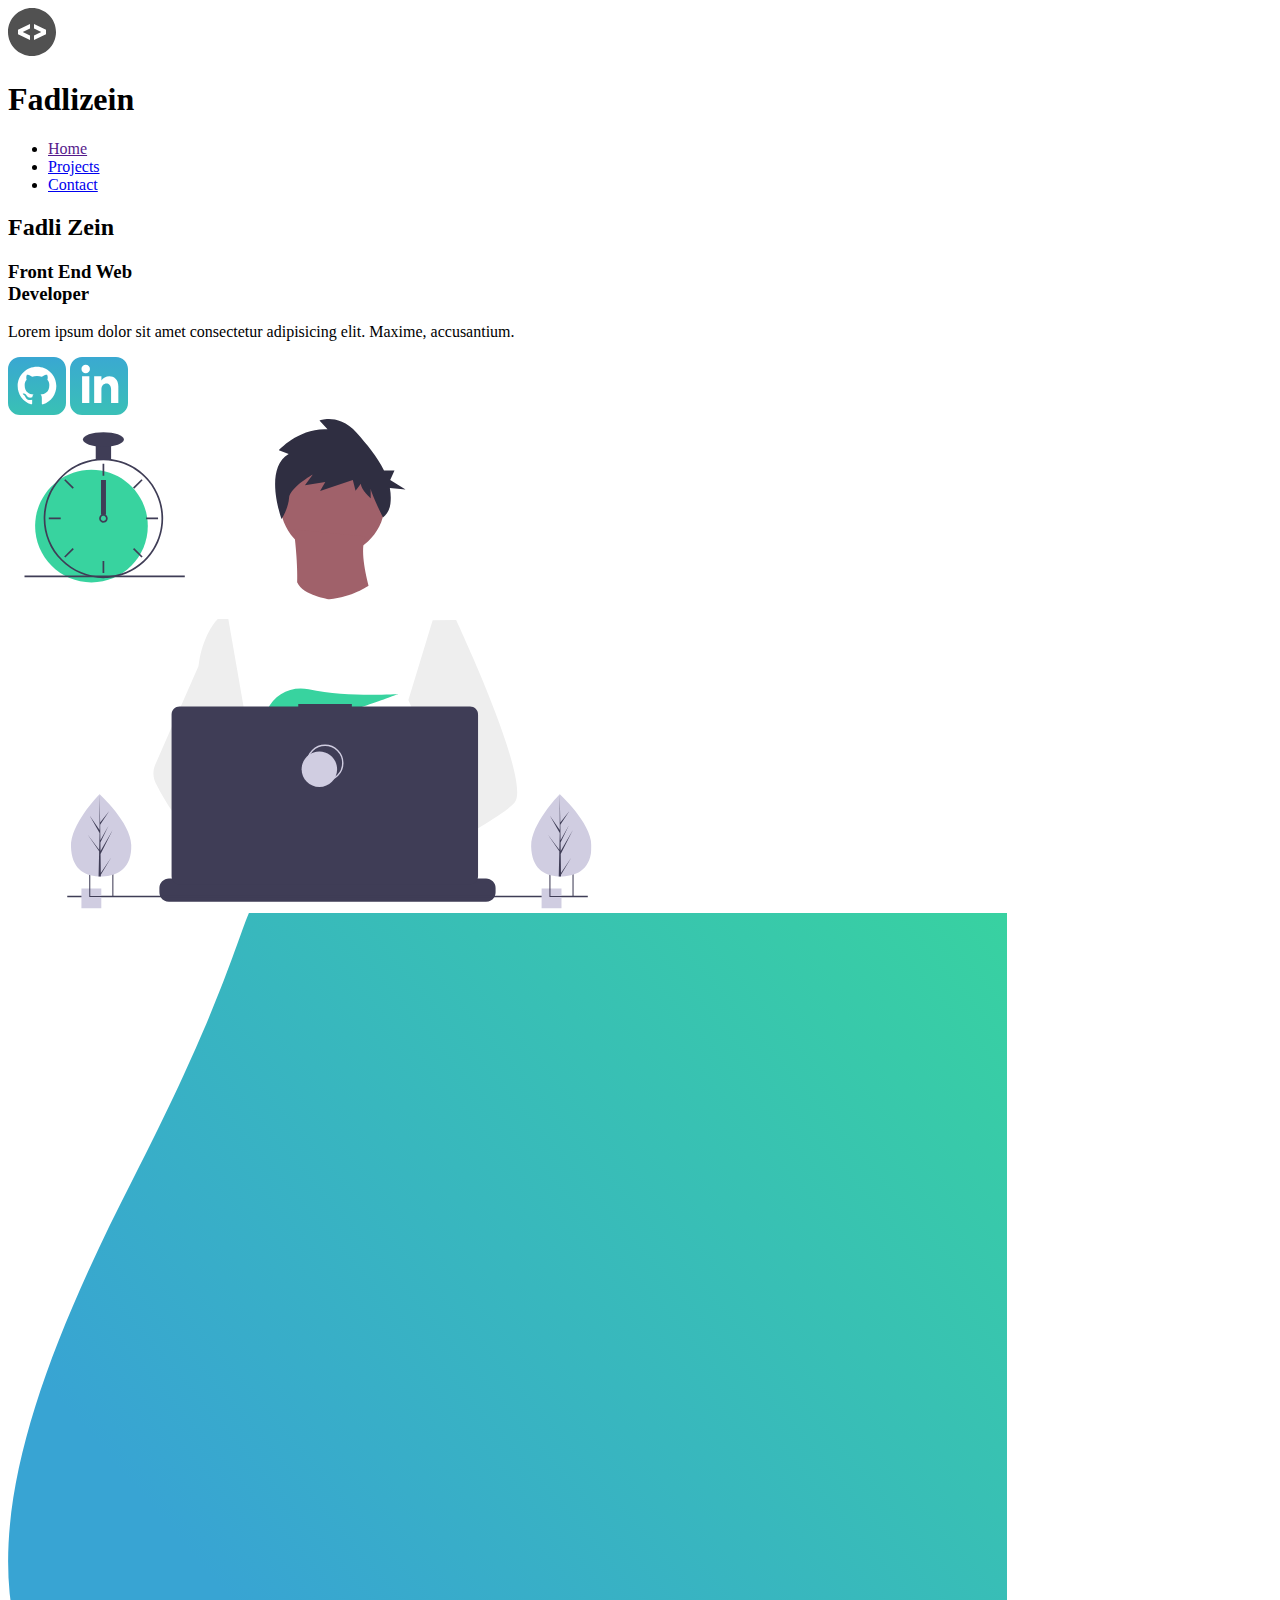
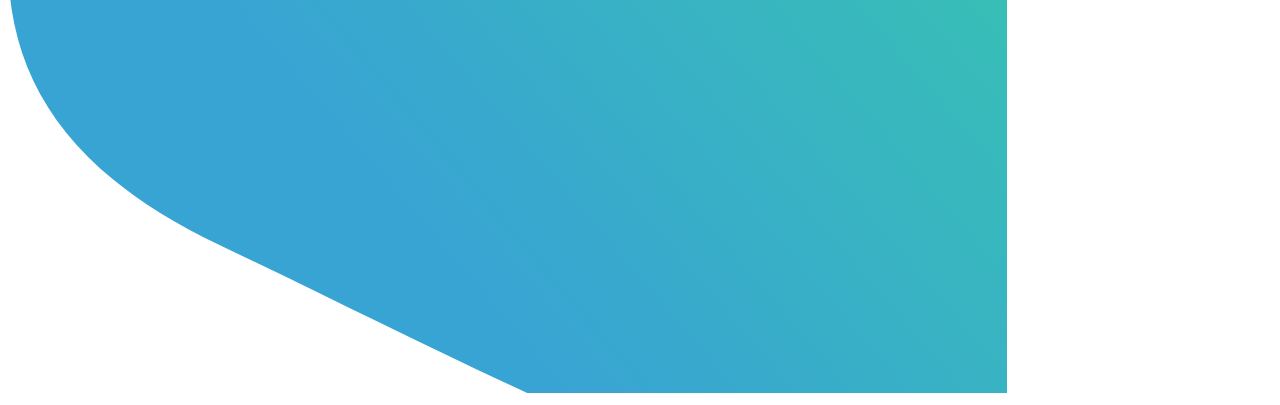
==== index.html @ f00d3793 "creating portofolio website" ====
<!DOCTYPE html>
<html lang="en">

<head>

  <head>
    <meta charset="UTF-8">
    <meta name="viewport" content="width=device-width, initial-scale=1.0">
    <meta name="description" content="Front end web developer">
    <meta name="robots" content="index, follow">
    <link rel="icon" href="icons/graph-line-screen.svg">
    <link rel="stylesheet" href="Style/style.css">
    <title>Fadli | Web Developer</title>
  </head>

<body>
  <header class="main-head">
    <nav>
      <div class="logo">
        <img src="icons/code.svg" alt="">
        <h1>Fadlizein</h1>
      </div>
      <ul>
        <li><a class="active" href="">Home</a></li>
        <li><a href="./projects/index.html">Projects</a></li>
        <li><a href="contact/index.html">Contact</a></li>
      </ul>
    </nav>
  </header>

  <section class="intro">
    <div class="intro-text">
      <h2>Fadli Zein</h2>
      <h3>Front End Web <br> Developer</h3>
      <p>Lorem ipsum dolor sit amet consectetur adipisicing elit. Maxime, accusantium.</p>
      <div class="intro-social">
        <a href=""><img src="icons/github.svg" alt=""></a>
        <a href=""><img src="icons/linked-in.svg" alt=""></a>
      </div>
    </div>
    <div class="intro-images">
      <svg width="600" height="490" viewBox="0 0 799 690" fill="none" xmlns="http://www.w3.org/2000/svg">
        <g id="undraw_dev_productivity_umsq (1) 1" clip-path="url(#clip0)">
          <path id="Vector"
            d="M516.92 624.636C516.92 624.636 512.16 626.266 504.42 628.576C487.31 633.706 455.65 642.216 428.82 643.916C405.72 645.396 386.2 641.836 382.63 626.766C381.1 620.286 383.27 614.956 388 610.576C402.12 597.486 439 592.796 468.25 591.186C476.51 590.736 484.15 590.526 490.51 590.446C501.31 590.306 508.39 590.526 508.39 590.526L508.56 591.186L516.92 624.636Z"
            fill="#A0616A" />
          <path id="Vector_2"
            d="M436.99 672.586C418.61 695.346 342.73 647.666 316.19 629.886C310.41 626.016 306.97 623.566 306.97 623.566L331.25 591.186L338.94 580.936C338.94 580.936 345.82 584.586 355.99 590.526C356.36 590.746 356.73 590.966 357.11 591.186C365.88 596.336 376.89 603.066 388 610.576C403.33 620.946 418.83 632.776 428.82 643.916C438.59 654.806 443.08 665.036 436.99 672.586Z"
            fill="#A0616A" />
          <g id="me">
            <path id="Vector_3"
              d="M434.672 191.952C475.283 191.607 507.926 158.406 507.582 117.795C507.237 77.1832 474.036 44.5403 433.425 44.8847C392.813 45.2291 360.17 78.4303 360.515 119.042C360.859 159.653 394.06 192.296 434.672 191.952Z"
              fill="#A0616A" />
            <path id="Vector_4"
              d="M379.477 155.65C379.477 155.65 394.216 259.972 373.002 271.875C351.787 283.779 499.929 283.588 499.929 283.588C499.929 283.588 466.124 193.284 480.809 165.449L379.477 155.65Z"
              fill="#A0616A" />
            <path id="Vector_5"
              d="M608.101 283.199L596.257 339.402L571.214 458.308L570.49 464.815L562.138 540.138L556.582 590.177L552.857 623.79C528.584 636.526 510.988 645.326 510.988 645.326C510.988 645.326 509.404 637.719 506.871 627.99C489.805 633.265 458.218 642.043 431.404 643.97C441.266 654.777 445.842 664.969 439.817 672.57C421.63 695.485 345.349 648.45 318.659 630.896C318.077 635.158 317.879 639.464 318.068 643.762L297.626 628.314L299.331 592.359L302.206 531.522L305.819 455.229C304.448 451.975 303.294 448.634 302.364 445.228C295.956 423.161 288.032 379.057 281.928 342.067C277.016 312.298 273.302 287.138 272.517 281.785C272.411 281.086 272.358 280.726 272.358 280.726L384.363 230.094C392.509 248.556 429.865 253.809 429.865 253.809C460.756 251.417 484.847 234.913 484.847 234.913L608.101 283.199Z"
              fill="white" />
            <path id="Vector_6"
              d="M372.285 49.3811L358.49 43.9934C358.49 43.9934 386.969 12.1 426.99 14.513L415.635 2.22366C415.635 2.22366 443.04 -9.01799 468.283 19.6674C481.553 34.7467 496.908 52.4737 506.557 72.5077L521.281 72.3829L515.251 85.9663L536.874 99.3152L514.777 97.0719C516.155 104.471 516.421 112.034 515.566 119.511C514.683 126.991 510.928 133.835 505.094 138.598V138.598C505.094 138.598 487.743 103.449 487.696 97.9443L487.813 111.705C487.813 111.705 473.959 99.4371 473.889 91.1807L466.471 100.877L462.593 85.7717L416.475 101.301L423.87 88.8526L395.157 93.2246L406.278 77.9923C406.278 77.9923 373.932 96.1568 372.811 111.304C371.689 126.452 362.299 140.875 362.299 140.875C362.299 140.875 336.213 70.3294 372.285 49.3811Z"
              fill="#2F2E41" />
            <path id="Vector_7"
              d="M690.215 540.422C682.794 548.605 664.338 560.992 641.951 574.422C633.623 579.413 624.757 584.559 615.71 589.676C594.122 601.889 571.514 614.001 552.857 623.79C528.584 636.526 510.988 645.326 510.988 645.326C510.988 645.326 509.403 637.719 506.871 627.99C503.48 614.968 498.397 598.141 493.184 590.715C493.002 590.456 492.82 590.218 492.638 589.979C491.121 588.022 489.601 586.885 488.112 586.897L562.138 540.138L594.127 519.926L570.489 464.814L540.842 395.683L557.908 339.727L575.062 283.479L608.101 283.199C608.101 283.199 619.243 306.985 633.514 340.166C635.647 345.128 637.851 350.299 640.096 355.64C669.469 425.394 706.176 522.836 690.215 540.422Z"
              fill="#EEEEEE" />
            <path id="Vector_8"
              d="M358.123 591.2C355.41 591.212 352.702 591.456 350.029 591.928C327.074 596.073 320.47 616.94 318.659 630.896C318.077 635.158 317.879 639.464 318.068 643.761L297.626 628.314L290.178 622.687C272.316 616.628 256.353 605.733 242.483 592.84C230.449 581.456 219.634 568.849 210.213 555.223C200.831 541.793 192.448 527.692 185.134 513.034C183.094 508.943 181.977 504.454 181.864 499.884C181.751 495.314 182.644 490.775 184.48 486.588L209.154 430.327L245.218 348.098C245.471 346.146 245.752 344.237 246.059 342.371C252.995 300.511 272.367 281.786 272.367 281.786L287.286 281.659L297.778 341.932L310.813 416.815L302.364 445.227L282.839 510.845L302.205 531.522L358.123 591.2Z"
              fill="#EEEEEE" />
          </g>
          <path id="Vector_9"
            d="M372.877 415.806L385.631 430.686C390.37 429.783 395.319 428.721 400.416 427.529L396.752 415.806L405.71 426.256C459.707 412.975 526.637 387.155 526.637 387.155C526.637 387.155 454.379 392.453 400.428 380.666C376.558 375.451 351.998 387.284 342.202 409.668C336.508 422.679 337.403 433.951 357.596 433.951C364.419 433.835 371.223 433.195 377.949 432.037L372.877 415.806Z"
            fill="#38D39F" />
          <path id="Vector_10"
            d="M663.65 660.386V666.456C663.654 668.122 663.345 669.774 662.74 671.326C662.472 672.018 662.147 672.687 661.77 673.326C660.578 675.326 658.887 676.983 656.862 678.133C654.838 679.283 652.549 679.887 650.22 679.886H203.67C201.342 679.887 199.053 679.283 197.028 678.133C195.003 676.983 193.312 675.326 192.12 673.326C191.743 672.687 191.419 672.018 191.15 671.326C190.546 669.774 190.237 668.122 190.24 666.456V660.386C190.24 658.622 190.587 656.876 191.262 655.246C191.936 653.616 192.926 652.136 194.173 650.888C195.42 649.641 196.901 648.652 198.53 647.977C200.16 647.302 201.906 646.955 203.67 646.956H229.41V644.126C229.41 644.052 229.425 643.979 229.453 643.911C229.481 643.843 229.522 643.782 229.574 643.73C229.626 643.678 229.688 643.636 229.756 643.608C229.824 643.58 229.897 643.566 229.97 643.566H243.4C243.474 643.566 243.547 643.58 243.615 643.608C243.683 643.636 243.745 643.678 243.797 643.73C243.849 643.782 243.89 643.843 243.918 643.911C243.946 643.979 243.96 644.052 243.96 644.126V646.956H252.35V644.126C252.35 644.052 252.365 643.979 252.393 643.911C252.421 643.843 252.462 643.782 252.514 643.73C252.566 643.678 252.628 643.636 252.696 643.608C252.764 643.58 252.837 643.566 252.91 643.566H266.34C266.414 643.566 266.487 643.58 266.555 643.608C266.623 643.636 266.684 643.678 266.736 643.73C266.789 643.782 266.83 643.843 266.858 643.911C266.886 643.979 266.9 644.052 266.9 644.126V646.956H275.3V644.126C275.3 644.052 275.315 643.979 275.343 643.911C275.371 643.843 275.412 643.782 275.464 643.73C275.516 643.678 275.578 643.636 275.646 643.608C275.714 643.58 275.787 643.566 275.86 643.566H289.29C289.364 643.566 289.437 643.58 289.505 643.608C289.573 643.636 289.634 643.678 289.686 643.73C289.739 643.782 289.78 643.843 289.808 643.911C289.836 643.979 289.85 644.052 289.85 644.126V646.956H298.24V644.126C298.24 644.052 298.255 643.979 298.283 643.911C298.311 643.843 298.352 643.782 298.404 643.73C298.456 643.678 298.518 643.636 298.586 643.608C298.654 643.58 298.727 643.566 298.8 643.566H312.23C312.304 643.566 312.377 643.58 312.445 643.608C312.513 643.636 312.574 643.678 312.626 643.73C312.678 643.782 312.72 643.843 312.748 643.911C312.776 643.979 312.79 644.052 312.79 644.126V646.956H321.18V644.126C321.18 644.052 321.194 643.979 321.223 643.911C321.251 643.843 321.292 643.782 321.344 643.73C321.396 643.678 321.458 643.636 321.526 643.608C321.594 643.58 321.667 643.566 321.74 643.566H335.17C335.244 643.566 335.317 643.58 335.385 643.608C335.453 643.636 335.514 643.678 335.566 643.73C335.618 643.782 335.66 643.843 335.688 643.911C335.716 643.979 335.73 644.052 335.73 644.126V646.956H344.13V644.126C344.13 644.052 344.145 643.979 344.173 643.911C344.201 643.843 344.242 643.782 344.294 643.73C344.346 643.678 344.408 643.636 344.476 643.608C344.544 643.58 344.617 643.566 344.69 643.566H358.12C358.194 643.566 358.267 643.58 358.335 643.608C358.403 643.636 358.464 643.678 358.516 643.73C358.569 643.782 358.61 643.843 358.638 643.911C358.666 643.979 358.68 644.052 358.68 644.126V646.956H367.07V644.126C367.07 644.052 367.085 643.979 367.113 643.911C367.141 643.843 367.182 643.782 367.234 643.73C367.286 643.678 367.348 643.636 367.416 643.608C367.484 643.58 367.557 643.566 367.63 643.566H472.83C472.904 643.566 472.977 643.58 473.045 643.608C473.113 643.636 473.174 643.678 473.227 643.73C473.279 643.782 473.32 643.843 473.348 643.911C473.376 643.979 473.39 644.052 473.39 644.126V646.956H481.79V644.126C481.79 644.052 481.804 643.979 481.833 643.911C481.861 643.843 481.902 643.782 481.954 643.73C482.006 643.678 482.068 643.636 482.136 643.608C482.204 643.58 482.277 643.566 482.35 643.566H495.78C495.928 643.567 496.07 643.627 496.175 643.732C496.279 643.836 496.339 643.978 496.34 644.126V646.956H504.73V644.126C504.73 644.052 504.745 643.979 504.773 643.911C504.801 643.843 504.842 643.782 504.894 643.73C504.946 643.678 505.008 643.636 505.076 643.608C505.144 643.58 505.217 643.566 505.29 643.566H518.72C518.794 643.566 518.867 643.58 518.935 643.608C519.003 643.636 519.065 643.678 519.117 643.73C519.169 643.782 519.21 643.843 519.238 643.911C519.266 643.979 519.28 644.052 519.28 644.126V646.956H527.67V644.126C527.67 644.052 527.685 643.979 527.713 643.911C527.741 643.843 527.782 643.782 527.834 643.73C527.886 643.678 527.948 643.636 528.016 643.608C528.084 643.58 528.157 643.566 528.23 643.566H541.66C541.734 643.566 541.807 643.58 541.875 643.608C541.943 643.636 542.005 643.678 542.057 643.73C542.109 643.782 542.15 643.843 542.178 643.911C542.206 643.979 542.22 644.052 542.22 644.126V646.956H550.62V644.126C550.62 644.052 550.635 643.979 550.663 643.911C550.691 643.843 550.732 643.782 550.784 643.73C550.836 643.678 550.898 643.636 550.966 643.608C551.034 643.58 551.107 643.566 551.18 643.566H564.61C564.757 643.568 564.898 643.628 565.001 643.733C565.104 643.837 565.161 643.979 565.16 644.126V646.956H573.56V644.126C573.56 644.052 573.575 643.979 573.603 643.911C573.631 643.843 573.672 643.782 573.724 643.73C573.776 643.678 573.838 643.636 573.906 643.608C573.974 643.58 574.047 643.566 574.12 643.566H587.55C587.624 643.566 587.697 643.58 587.765 643.608C587.833 643.636 587.895 643.678 587.947 643.73C587.999 643.782 588.04 643.843 588.068 643.911C588.096 643.979 588.11 644.052 588.11 644.126V646.956H596.5V644.126C596.5 644.052 596.515 643.979 596.543 643.911C596.571 643.843 596.612 643.782 596.664 643.73C596.716 643.678 596.778 643.636 596.846 643.608C596.914 643.58 596.987 643.566 597.06 643.566H610.49C610.564 643.566 610.637 643.58 610.705 643.608C610.773 643.636 610.835 643.678 610.887 643.73C610.939 643.782 610.98 643.843 611.008 643.911C611.036 643.979 611.05 644.052 611.05 644.126V646.956H650.22C651.984 646.955 653.731 647.302 655.36 647.977C656.99 648.652 658.471 649.641 659.718 650.888C660.965 652.136 661.954 653.616 662.629 655.246C663.304 656.876 663.651 658.622 663.65 660.386Z"
            fill="#3F3D56" />
          <path id="Vector_11" d="M793.5 671.326H60.5V673.326H793.5V671.326Z" fill="#3F3D56" />
          <path id="Vector_12"
            d="M627.694 404.757H461.251V401.326H385.78V404.757H218.651C215.665 404.757 212.801 405.943 210.69 408.054C208.578 410.166 207.392 413.029 207.392 416.015V643.927C207.392 646.913 208.578 649.776 210.69 651.888C212.801 653.999 215.665 655.185 218.651 655.185H627.694C630.68 655.185 633.544 653.999 635.655 651.888C637.767 649.776 638.953 646.913 638.953 643.927V416.015C638.953 414.537 638.662 413.073 638.096 411.707C637.53 410.341 636.701 409.1 635.655 408.054C634.61 407.009 633.369 406.18 632.003 405.614C630.637 405.048 629.173 404.757 627.694 404.757Z"
            fill="#3F3D56" />
          <path id="Vector_13"
            d="M423.5 509.326C437.307 509.326 448.5 498.133 448.5 484.326C448.5 470.519 437.307 459.326 423.5 459.326C409.693 459.326 398.5 470.519 398.5 484.326C398.5 498.133 409.693 509.326 423.5 509.326Z"
            stroke="#D0CDE1" stroke-width="2" stroke-miterlimit="10" />
          <path id="Vector_14"
            d="M415.5 518.326C429.307 518.326 440.5 507.133 440.5 493.326C440.5 479.519 429.307 468.326 415.5 468.326C401.693 468.326 390.5 479.519 390.5 493.326C390.5 507.133 401.693 518.326 415.5 518.326Z"
            fill="#D0CDE1" />
          <path id="Vector_15" d="M108.446 661.223H80.4463V689.223H108.446V661.223Z" fill="#D0CDE1" />
          <path id="Vector_16"
            d="M91.4502 639.223V673.223H125.45V639.223H91.4502ZM123.97 671.743H92.9202V640.703H123.97V671.743Z"
            fill="#3F3D56" />
          <path id="Vector_17" d="M756.446 661.223H728.446V689.223H756.446V661.223Z" fill="#D0CDE1" />
          <path id="Vector_18"
            d="M739.45 639.223V673.223H773.45V639.223H739.45ZM771.97 671.743H740.92V640.703H771.97V671.743Z"
            fill="#3F3D56" />
          <path id="Vector_19"
            d="M94.5802 230.113C138.399 230.113 173.921 194.592 173.921 150.773C173.921 106.955 138.399 71.4326 94.5802 71.4326C50.7617 71.4326 15.2397 106.955 15.2397 150.773C15.2397 194.592 50.7617 230.113 94.5802 230.113Z"
            fill="#38D39F" />
          <path id="Vector_20"
            d="M122.229 56.4899C115.045 55.5763 107.774 55.5763 100.59 56.4899C84.586 58.5913 69.5203 65.2398 57.181 75.6465C44.8417 86.0532 35.7467 99.7813 30.9754 115.202C28.8053 122.229 27.5764 129.514 27.3208 136.864C27.2848 137.886 27.2607 138.92 27.2607 139.954C27.283 162.264 36.1559 183.655 51.932 199.431C67.7082 215.207 89.0989 224.08 111.41 224.103C113.201 224.103 114.992 224.042 116.759 223.934C120.907 223.674 125.03 223.103 129.093 222.227C148.495 218.055 165.798 207.161 177.947 191.468C190.095 175.776 196.308 156.295 195.487 136.467C194.665 116.638 186.863 97.738 173.459 83.1039C160.054 68.4698 141.909 59.0435 122.229 56.4899H122.229ZM137.748 217.347H137.736C130.959 219.659 123.905 221.062 116.759 221.518C114.992 221.638 113.201 221.698 111.41 221.698C89.7377 221.672 68.961 213.051 53.6367 197.727C38.3123 182.402 29.6914 161.626 29.6649 139.954C29.6649 138.92 29.689 137.886 29.725 136.864C30.5514 115.744 39.5156 95.7617 54.7411 81.1008C69.9666 66.44 90.273 58.237 111.41 58.2089C130.776 58.21 149.513 65.0865 164.283 77.6131C179.052 90.1398 188.895 107.503 192.057 126.61C195.219 145.716 191.496 165.325 181.55 181.942C171.604 198.559 156.081 211.106 137.748 217.347H137.748Z"
            fill="#3F3D56" />
          <path id="Vector_21" d="M112.612 63.0176H110.208V79.8474H112.612V63.0176Z" fill="#3F3D56" />
          <path id="Vector_22" d="M57.8578 84.7018L56.1577 86.4019L68.0582 98.3023L69.7582 96.6022L57.8578 84.7018Z"
            fill="#3F3D56" />
          <path id="Vector_23" d="M34.4736 138.751V141.156H51.3034V138.751H34.4736Z" fill="#3F3D56" />
          <path id="Vector_24" d="M56.1578 193.506L57.8579 195.206L69.7584 183.306L68.0583 181.606L56.1578 193.506Z"
            fill="#3F3D56" />
          <path id="Vector_25" d="M153.062 96.6022L154.762 98.3022L166.662 86.4018L164.962 84.7017L153.062 96.6022Z"
            fill="#3F3D56" />
          <path id="Vector_26" d="M171.516 138.751V141.156H188.346V138.751H171.516Z" fill="#3F3D56" />
          <path id="Vector_27" d="M154.762 181.605L153.062 183.305L164.962 195.206L166.662 193.506L154.762 181.605Z"
            fill="#3F3D56" />
          <path id="Vector_28" d="M112.612 200.06H110.208V216.89H112.612V200.06Z" fill="#3F3D56" />
          <path id="Vector_29"
            d="M115.016 135.145C113.976 134.365 112.711 133.943 111.41 133.943C110.11 133.943 108.844 134.365 107.804 135.145C107.091 135.686 106.505 136.375 106.085 137.165C105.552 138.181 105.322 139.329 105.421 140.473C105.52 141.616 105.944 142.707 106.644 143.617C107.343 144.527 108.288 145.218 109.368 145.608C110.447 145.997 111.616 146.07 112.735 145.817C113.855 145.564 114.878 144.996 115.685 144.179C116.492 143.363 117.048 142.333 117.288 141.21C117.528 140.088 117.441 138.92 117.039 137.846C116.636 136.771 115.935 135.834 115.017 135.145H115.016ZM111.41 143.56C110.454 143.557 109.539 143.176 108.863 142.501C108.187 141.825 107.807 140.909 107.804 139.954C107.808 139.224 108.03 138.513 108.441 137.91C108.793 137.4 109.271 136.989 109.828 136.718C110.386 136.446 111.004 136.323 111.623 136.361C112.241 136.398 112.84 136.594 113.361 136.931C113.881 137.267 114.307 137.732 114.595 138.281C114.883 138.83 115.025 139.444 115.007 140.063C114.989 140.683 114.811 141.287 114.491 141.818C114.17 142.349 113.719 142.788 113.179 143.093C112.639 143.398 112.03 143.559 111.41 143.56V143.56Z"
            fill="#3F3D56" />
          <path id="Vector_30" d="M122.229 35.3687H100.591V57.007H122.229V35.3687Z" fill="#3F3D56" />
          <path id="Vector_31"
            d="M111.41 38.9748C127.344 38.9748 140.261 34.4 140.261 28.7567C140.261 23.1134 127.344 18.5386 111.41 18.5386C95.4757 18.5386 82.5586 23.1134 82.5586 28.7567C82.5586 34.4 95.4757 38.9748 111.41 38.9748Z"
            fill="#3F3D56" />
          <path id="clock-arrow" d="M115 86H108V135H115V86Z" fill="#3F3D56" />
          <path id="Vector_32" d="M226 220.44H0V222.844H226V220.44Z" fill="#3F3D56" />
          <g id="plant-left">
            <path id="Vector_33"
              d="M150.594 599.754C151.527 631.704 132.858 643.413 109.43 644.097C108.886 644.113 108.344 644.123 107.805 644.126C106.719 644.135 105.643 644.117 104.577 644.072C83.3891 643.193 66.6172 631.945 65.7495 602.232C64.8515 571.482 103.018 531.529 105.882 528.574L105.887 528.571C105.996 528.458 106.052 528.402 106.052 528.402C106.052 528.402 149.661 567.807 150.594 599.754Z"
              fill="#D0CDE1" />
            <path id="Vector_34"
              d="M107.744 639.255L122.626 617.124L107.774 641.636L107.805 644.126C106.719 644.135 105.643 644.117 104.577 644.072L105.315 612.06L105.295 611.813L105.322 611.766L105.393 608.741L89.0952 585.078L105.374 606.477L105.432 607.116L105.989 582.93L91.9122 558.397L106.029 578.681L105.882 528.574L105.882 528.407L105.887 528.571L106.821 568.062L119.651 552.021L106.863 571.464L107.143 593.098L118.949 571.984L107.187 596.279L107.343 608.308L124.512 578.897L107.395 612.505L107.744 639.255Z"
              fill="#3F3D56" />
          </g>
          <g id="plant-right">
            <path id="Vector_35"
              d="M798.594 599.754C799.527 631.704 780.858 643.413 757.43 644.097C756.886 644.113 756.344 644.123 755.805 644.126C754.719 644.135 753.643 644.117 752.577 644.072C731.389 643.193 714.617 631.945 713.749 602.232C712.851 571.482 751.018 531.529 753.882 528.574L753.887 528.571C753.996 528.458 754.052 528.402 754.052 528.402C754.052 528.402 797.661 567.807 798.594 599.754Z"
              fill="#D0CDE1" />
            <path id="Vector_36"
              d="M755.744 639.255L770.626 617.124L755.774 641.636L755.805 644.126C754.719 644.135 753.643 644.117 752.577 644.072L753.315 612.06L753.295 611.813L753.323 611.766L753.393 608.741L737.095 585.078L753.374 606.477L753.432 607.116L753.989 582.93L739.912 558.397L754.029 578.681L753.882 528.574L753.882 528.407L753.887 528.571L754.821 568.062L767.651 552.021L754.864 571.464L755.143 593.098L766.949 571.984L755.187 596.279L755.343 608.308L772.512 578.897L755.395 612.505L755.744 639.255Z"
              fill="#3F3D56" />
          </g>
        </g>
        <defs>
          <clipPath id="clip0">
            <rect width="798.627" height="689.223" fill="white" />
          </clipPath>
        </defs>
      </svg>
      <img class="splash" src="img/splash.svg" alt="">
    </div>
  </section>
</body>

</html>
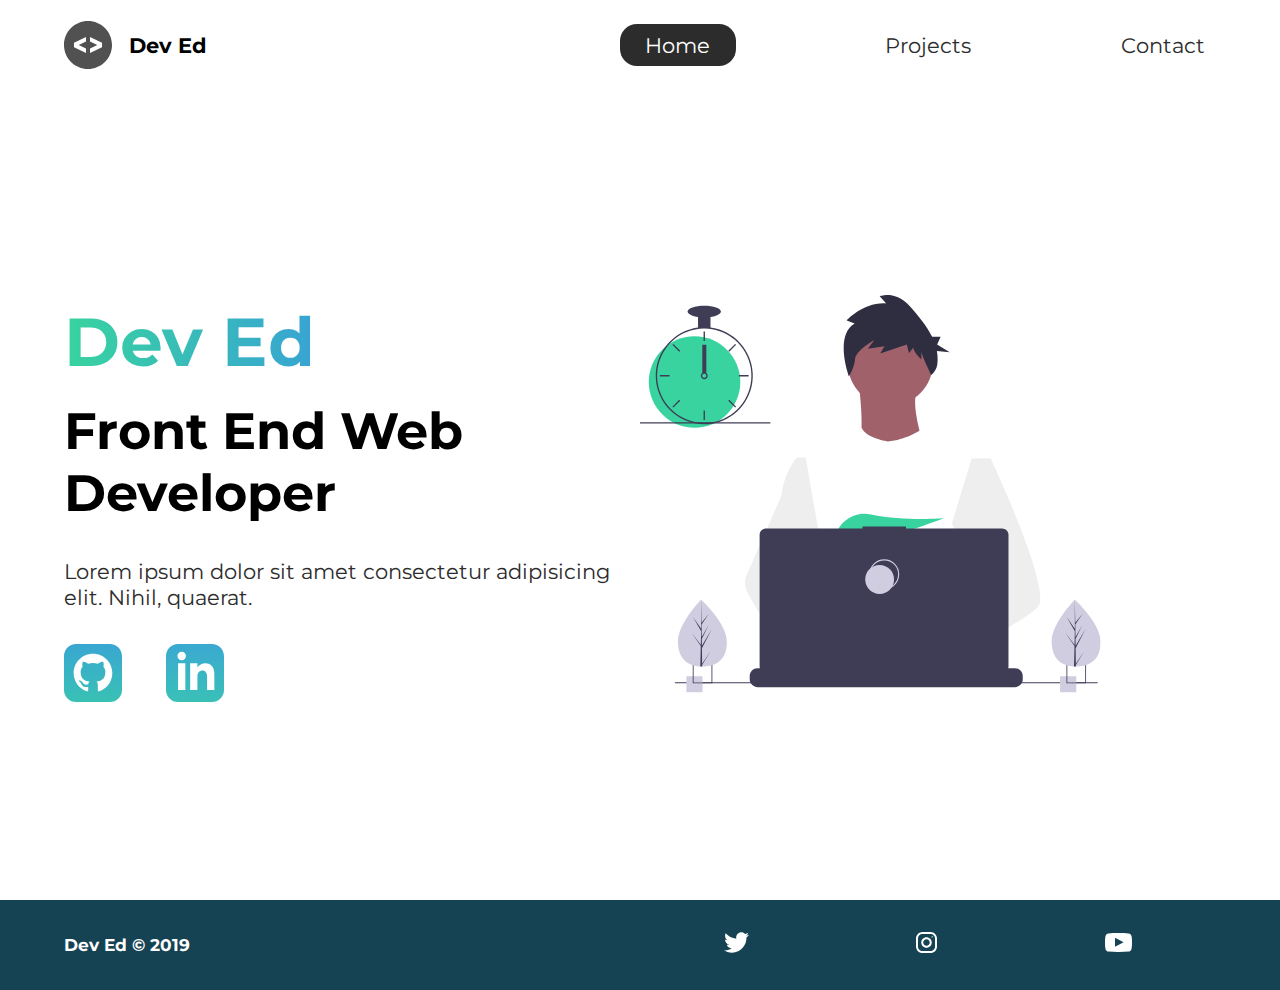
==== commit 0312e0c8: "modified all html file" ====
--- a/index.html
+++ b/index.html
@@ -1,149 +1,282 @@
-<!DOCTYPE html>
-<html lang="en">
-
-<head>
-
-  <head>
-    <meta charset="UTF-8">
-    <meta name="viewport" content="width=device-width, initial-scale=1.0">
-    <meta name="description" content="Front end web developer">
-    <meta name="robots" content="index, follow">
-    <link rel="icon" href="icons/graph-line-screen.svg">
-    <link rel="stylesheet" href="Style/style.css">
-    <title>Fadli | Web Developer</title>
-  </head>
-
-<body>
-  <header class="main-head">
-    <nav>
-      <div class="logo">
-        <img src="icons/code.svg" alt="">
-        <h1>Fadlizein</h1>
-      </div>
-      <ul>
-        <li><a class="active" href="">Home</a></li>
-        <li><a href="./projects/index.html">Projects</a></li>
-        <li><a href="contact/index.html">Contact</a></li>
-      </ul>
-    </nav>
-  </header>
-
-  <section class="intro">
-    <div class="intro-text">
-      <h2>Fadli Zein</h2>
-      <h3>Front End Web <br> Developer</h3>
-      <p>Lorem ipsum dolor sit amet consectetur adipisicing elit. Maxime, accusantium.</p>
-      <div class="intro-social">
-        <a href=""><img src="icons/github.svg" alt=""></a>
-        <a href=""><img src="icons/linked-in.svg" alt=""></a>
-      </div>
-    </div>
-    <div class="intro-images">
-      <svg width="600" height="490" viewBox="0 0 799 690" fill="none" xmlns="http://www.w3.org/2000/svg">
-        <g id="undraw_dev_productivity_umsq (1) 1" clip-path="url(#clip0)">
-          <path id="Vector"
-            d="M516.92 624.636C516.92 624.636 512.16 626.266 504.42 628.576C487.31 633.706 455.65 642.216 428.82 643.916C405.72 645.396 386.2 641.836 382.63 626.766C381.1 620.286 383.27 614.956 388 610.576C402.12 597.486 439 592.796 468.25 591.186C476.51 590.736 484.15 590.526 490.51 590.446C501.31 590.306 508.39 590.526 508.39 590.526L508.56 591.186L516.92 624.636Z"
-            fill="#A0616A" />
-          <path id="Vector_2"
-            d="M436.99 672.586C418.61 695.346 342.73 647.666 316.19 629.886C310.41 626.016 306.97 623.566 306.97 623.566L331.25 591.186L338.94 580.936C338.94 580.936 345.82 584.586 355.99 590.526C356.36 590.746 356.73 590.966 357.11 591.186C365.88 596.336 376.89 603.066 388 610.576C403.33 620.946 418.83 632.776 428.82 643.916C438.59 654.806 443.08 665.036 436.99 672.586Z"
-            fill="#A0616A" />
-          <g id="me">
-            <path id="Vector_3"
-              d="M434.672 191.952C475.283 191.607 507.926 158.406 507.582 117.795C507.237 77.1832 474.036 44.5403 433.425 44.8847C392.813 45.2291 360.17 78.4303 360.515 119.042C360.859 159.653 394.06 192.296 434.672 191.952Z"
-              fill="#A0616A" />
-            <path id="Vector_4"
-              d="M379.477 155.65C379.477 155.65 394.216 259.972 373.002 271.875C351.787 283.779 499.929 283.588 499.929 283.588C499.929 283.588 466.124 193.284 480.809 165.449L379.477 155.65Z"
-              fill="#A0616A" />
-            <path id="Vector_5"
-              d="M608.101 283.199L596.257 339.402L571.214 458.308L570.49 464.815L562.138 540.138L556.582 590.177L552.857 623.79C528.584 636.526 510.988 645.326 510.988 645.326C510.988 645.326 509.404 637.719 506.871 627.99C489.805 633.265 458.218 642.043 431.404 643.97C441.266 654.777 445.842 664.969 439.817 672.57C421.63 695.485 345.349 648.45 318.659 630.896C318.077 635.158 317.879 639.464 318.068 643.762L297.626 628.314L299.331 592.359L302.206 531.522L305.819 455.229C304.448 451.975 303.294 448.634 302.364 445.228C295.956 423.161 288.032 379.057 281.928 342.067C277.016 312.298 273.302 287.138 272.517 281.785C272.411 281.086 272.358 280.726 272.358 280.726L384.363 230.094C392.509 248.556 429.865 253.809 429.865 253.809C460.756 251.417 484.847 234.913 484.847 234.913L608.101 283.199Z"
-              fill="white" />
-            <path id="Vector_6"
-              d="M372.285 49.3811L358.49 43.9934C358.49 43.9934 386.969 12.1 426.99 14.513L415.635 2.22366C415.635 2.22366 443.04 -9.01799 468.283 19.6674C481.553 34.7467 496.908 52.4737 506.557 72.5077L521.281 72.3829L515.251 85.9663L536.874 99.3152L514.777 97.0719C516.155 104.471 516.421 112.034 515.566 119.511C514.683 126.991 510.928 133.835 505.094 138.598V138.598C505.094 138.598 487.743 103.449 487.696 97.9443L487.813 111.705C487.813 111.705 473.959 99.4371 473.889 91.1807L466.471 100.877L462.593 85.7717L416.475 101.301L423.87 88.8526L395.157 93.2246L406.278 77.9923C406.278 77.9923 373.932 96.1568 372.811 111.304C371.689 126.452 362.299 140.875 362.299 140.875C362.299 140.875 336.213 70.3294 372.285 49.3811Z"
-              fill="#2F2E41" />
-            <path id="Vector_7"
-              d="M690.215 540.422C682.794 548.605 664.338 560.992 641.951 574.422C633.623 579.413 624.757 584.559 615.71 589.676C594.122 601.889 571.514 614.001 552.857 623.79C528.584 636.526 510.988 645.326 510.988 645.326C510.988 645.326 509.403 637.719 506.871 627.99C503.48 614.968 498.397 598.141 493.184 590.715C493.002 590.456 492.82 590.218 492.638 589.979C491.121 588.022 489.601 586.885 488.112 586.897L562.138 540.138L594.127 519.926L570.489 464.814L540.842 395.683L557.908 339.727L575.062 283.479L608.101 283.199C608.101 283.199 619.243 306.985 633.514 340.166C635.647 345.128 637.851 350.299 640.096 355.64C669.469 425.394 706.176 522.836 690.215 540.422Z"
-              fill="#EEEEEE" />
-            <path id="Vector_8"
-              d="M358.123 591.2C355.41 591.212 352.702 591.456 350.029 591.928C327.074 596.073 320.47 616.94 318.659 630.896C318.077 635.158 317.879 639.464 318.068 643.761L297.626 628.314L290.178 622.687C272.316 616.628 256.353 605.733 242.483 592.84C230.449 581.456 219.634 568.849 210.213 555.223C200.831 541.793 192.448 527.692 185.134 513.034C183.094 508.943 181.977 504.454 181.864 499.884C181.751 495.314 182.644 490.775 184.48 486.588L209.154 430.327L245.218 348.098C245.471 346.146 245.752 344.237 246.059 342.371C252.995 300.511 272.367 281.786 272.367 281.786L287.286 281.659L297.778 341.932L310.813 416.815L302.364 445.227L282.839 510.845L302.205 531.522L358.123 591.2Z"
-              fill="#EEEEEE" />
-          </g>
-          <path id="Vector_9"
-            d="M372.877 415.806L385.631 430.686C390.37 429.783 395.319 428.721 400.416 427.529L396.752 415.806L405.71 426.256C459.707 412.975 526.637 387.155 526.637 387.155C526.637 387.155 454.379 392.453 400.428 380.666C376.558 375.451 351.998 387.284 342.202 409.668C336.508 422.679 337.403 433.951 357.596 433.951C364.419 433.835 371.223 433.195 377.949 432.037L372.877 415.806Z"
-            fill="#38D39F" />
-          <path id="Vector_10"
-            d="M663.65 660.386V666.456C663.654 668.122 663.345 669.774 662.74 671.326C662.472 672.018 662.147 672.687 661.77 673.326C660.578 675.326 658.887 676.983 656.862 678.133C654.838 679.283 652.549 679.887 650.22 679.886H203.67C201.342 679.887 199.053 679.283 197.028 678.133C195.003 676.983 193.312 675.326 192.12 673.326C191.743 672.687 191.419 672.018 191.15 671.326C190.546 669.774 190.237 668.122 190.24 666.456V660.386C190.24 658.622 190.587 656.876 191.262 655.246C191.936 653.616 192.926 652.136 194.173 650.888C195.42 649.641 196.901 648.652 198.53 647.977C200.16 647.302 201.906 646.955 203.67 646.956H229.41V644.126C229.41 644.052 229.425 643.979 229.453 643.911C229.481 643.843 229.522 643.782 229.574 643.73C229.626 643.678 229.688 643.636 229.756 643.608C229.824 643.58 229.897 643.566 229.97 643.566H243.4C243.474 643.566 243.547 643.58 243.615 643.608C243.683 643.636 243.745 643.678 243.797 643.73C243.849 643.782 243.89 643.843 243.918 643.911C243.946 643.979 243.96 644.052 243.96 644.126V646.956H252.35V644.126C252.35 644.052 252.365 643.979 252.393 643.911C252.421 643.843 252.462 643.782 252.514 643.73C252.566 643.678 252.628 643.636 252.696 643.608C252.764 643.58 252.837 643.566 252.91 643.566H266.34C266.414 643.566 266.487 643.58 266.555 643.608C266.623 643.636 266.684 643.678 266.736 643.73C266.789 643.782 266.83 643.843 266.858 643.911C266.886 643.979 266.9 644.052 266.9 644.126V646.956H275.3V644.126C275.3 644.052 275.315 643.979 275.343 643.911C275.371 643.843 275.412 643.782 275.464 643.73C275.516 643.678 275.578 643.636 275.646 643.608C275.714 643.58 275.787 643.566 275.86 643.566H289.29C289.364 643.566 289.437 643.58 289.505 643.608C289.573 643.636 289.634 643.678 289.686 643.73C289.739 643.782 289.78 643.843 289.808 643.911C289.836 643.979 289.85 644.052 289.85 644.126V646.956H298.24V644.126C298.24 644.052 298.255 643.979 298.283 643.911C298.311 643.843 298.352 643.782 298.404 643.73C298.456 643.678 298.518 643.636 298.586 643.608C298.654 643.58 298.727 643.566 298.8 643.566H312.23C312.304 643.566 312.377 643.58 312.445 643.608C312.513 643.636 312.574 643.678 312.626 643.73C312.678 643.782 312.72 643.843 312.748 643.911C312.776 643.979 312.79 644.052 312.79 644.126V646.956H321.18V644.126C321.18 644.052 321.194 643.979 321.223 643.911C321.251 643.843 321.292 643.782 321.344 643.73C321.396 643.678 321.458 643.636 321.526 643.608C321.594 643.58 321.667 643.566 321.74 643.566H335.17C335.244 643.566 335.317 643.58 335.385 643.608C335.453 643.636 335.514 643.678 335.566 643.73C335.618 643.782 335.66 643.843 335.688 643.911C335.716 643.979 335.73 644.052 335.73 644.126V646.956H344.13V644.126C344.13 644.052 344.145 643.979 344.173 643.911C344.201 643.843 344.242 643.782 344.294 643.73C344.346 643.678 344.408 643.636 344.476 643.608C344.544 643.58 344.617 643.566 344.69 643.566H358.12C358.194 643.566 358.267 643.58 358.335 643.608C358.403 643.636 358.464 643.678 358.516 643.73C358.569 643.782 358.61 643.843 358.638 643.911C358.666 643.979 358.68 644.052 358.68 644.126V646.956H367.07V644.126C367.07 644.052 367.085 643.979 367.113 643.911C367.141 643.843 367.182 643.782 367.234 643.73C367.286 643.678 367.348 643.636 367.416 643.608C367.484 643.58 367.557 643.566 367.63 643.566H472.83C472.904 643.566 472.977 643.58 473.045 643.608C473.113 643.636 473.174 643.678 473.227 643.73C473.279 643.782 473.32 643.843 473.348 643.911C473.376 643.979 473.39 644.052 473.39 644.126V646.956H481.79V644.126C481.79 644.052 481.804 643.979 481.833 643.911C481.861 643.843 481.902 643.782 481.954 643.73C482.006 643.678 482.068 643.636 482.136 643.608C482.204 643.58 482.277 643.566 482.35 643.566H495.78C495.928 643.567 496.07 643.627 496.175 643.732C496.279 643.836 496.339 643.978 496.34 644.126V646.956H504.73V644.126C504.73 644.052 504.745 643.979 504.773 643.911C504.801 643.843 504.842 643.782 504.894 643.73C504.946 643.678 505.008 643.636 505.076 643.608C505.144 643.58 505.217 643.566 505.29 643.566H518.72C518.794 643.566 518.867 643.58 518.935 643.608C519.003 643.636 519.065 643.678 519.117 643.73C519.169 643.782 519.21 643.843 519.238 643.911C519.266 643.979 519.28 644.052 519.28 644.126V646.956H527.67V644.126C527.67 644.052 527.685 643.979 527.713 643.911C527.741 643.843 527.782 643.782 527.834 643.73C527.886 643.678 527.948 643.636 528.016 643.608C528.084 643.58 528.157 643.566 528.23 643.566H541.66C541.734 643.566 541.807 643.58 541.875 643.608C541.943 643.636 542.005 643.678 542.057 643.73C542.109 643.782 542.15 643.843 542.178 643.911C542.206 643.979 542.22 644.052 542.22 644.126V646.956H550.62V644.126C550.62 644.052 550.635 643.979 550.663 643.911C550.691 643.843 550.732 643.782 550.784 643.73C550.836 643.678 550.898 643.636 550.966 643.608C551.034 643.58 551.107 643.566 551.18 643.566H564.61C564.757 643.568 564.898 643.628 565.001 643.733C565.104 643.837 565.161 643.979 565.16 644.126V646.956H573.56V644.126C573.56 644.052 573.575 643.979 573.603 643.911C573.631 643.843 573.672 643.782 573.724 643.73C573.776 643.678 573.838 643.636 573.906 643.608C573.974 643.58 574.047 643.566 574.12 643.566H587.55C587.624 643.566 587.697 643.58 587.765 643.608C587.833 643.636 587.895 643.678 587.947 643.73C587.999 643.782 588.04 643.843 588.068 643.911C588.096 643.979 588.11 644.052 588.11 644.126V646.956H596.5V644.126C596.5 644.052 596.515 643.979 596.543 643.911C596.571 643.843 596.612 643.782 596.664 643.73C596.716 643.678 596.778 643.636 596.846 643.608C596.914 643.58 596.987 643.566 597.06 643.566H610.49C610.564 643.566 610.637 643.58 610.705 643.608C610.773 643.636 610.835 643.678 610.887 643.73C610.939 643.782 610.98 643.843 611.008 643.911C611.036 643.979 611.05 644.052 611.05 644.126V646.956H650.22C651.984 646.955 653.731 647.302 655.36 647.977C656.99 648.652 658.471 649.641 659.718 650.888C660.965 652.136 661.954 653.616 662.629 655.246C663.304 656.876 663.651 658.622 663.65 660.386Z"
-            fill="#3F3D56" />
-          <path id="Vector_11" d="M793.5 671.326H60.5V673.326H793.5V671.326Z" fill="#3F3D56" />
-          <path id="Vector_12"
-            d="M627.694 404.757H461.251V401.326H385.78V404.757H218.651C215.665 404.757 212.801 405.943 210.69 408.054C208.578 410.166 207.392 413.029 207.392 416.015V643.927C207.392 646.913 208.578 649.776 210.69 651.888C212.801 653.999 215.665 655.185 218.651 655.185H627.694C630.68 655.185 633.544 653.999 635.655 651.888C637.767 649.776 638.953 646.913 638.953 643.927V416.015C638.953 414.537 638.662 413.073 638.096 411.707C637.53 410.341 636.701 409.1 635.655 408.054C634.61 407.009 633.369 406.18 632.003 405.614C630.637 405.048 629.173 404.757 627.694 404.757Z"
-            fill="#3F3D56" />
-          <path id="Vector_13"
-            d="M423.5 509.326C437.307 509.326 448.5 498.133 448.5 484.326C448.5 470.519 437.307 459.326 423.5 459.326C409.693 459.326 398.5 470.519 398.5 484.326C398.5 498.133 409.693 509.326 423.5 509.326Z"
-            stroke="#D0CDE1" stroke-width="2" stroke-miterlimit="10" />
-          <path id="Vector_14"
-            d="M415.5 518.326C429.307 518.326 440.5 507.133 440.5 493.326C440.5 479.519 429.307 468.326 415.5 468.326C401.693 468.326 390.5 479.519 390.5 493.326C390.5 507.133 401.693 518.326 415.5 518.326Z"
-            fill="#D0CDE1" />
-          <path id="Vector_15" d="M108.446 661.223H80.4463V689.223H108.446V661.223Z" fill="#D0CDE1" />
-          <path id="Vector_16"
-            d="M91.4502 639.223V673.223H125.45V639.223H91.4502ZM123.97 671.743H92.9202V640.703H123.97V671.743Z"
-            fill="#3F3D56" />
-          <path id="Vector_17" d="M756.446 661.223H728.446V689.223H756.446V661.223Z" fill="#D0CDE1" />
-          <path id="Vector_18"
-            d="M739.45 639.223V673.223H773.45V639.223H739.45ZM771.97 671.743H740.92V640.703H771.97V671.743Z"
-            fill="#3F3D56" />
-          <path id="Vector_19"
-            d="M94.5802 230.113C138.399 230.113 173.921 194.592 173.921 150.773C173.921 106.955 138.399 71.4326 94.5802 71.4326C50.7617 71.4326 15.2397 106.955 15.2397 150.773C15.2397 194.592 50.7617 230.113 94.5802 230.113Z"
-            fill="#38D39F" />
-          <path id="Vector_20"
-            d="M122.229 56.4899C115.045 55.5763 107.774 55.5763 100.59 56.4899C84.586 58.5913 69.5203 65.2398 57.181 75.6465C44.8417 86.0532 35.7467 99.7813 30.9754 115.202C28.8053 122.229 27.5764 129.514 27.3208 136.864C27.2848 137.886 27.2607 138.92 27.2607 139.954C27.283 162.264 36.1559 183.655 51.932 199.431C67.7082 215.207 89.0989 224.08 111.41 224.103C113.201 224.103 114.992 224.042 116.759 223.934C120.907 223.674 125.03 223.103 129.093 222.227C148.495 218.055 165.798 207.161 177.947 191.468C190.095 175.776 196.308 156.295 195.487 136.467C194.665 116.638 186.863 97.738 173.459 83.1039C160.054 68.4698 141.909 59.0435 122.229 56.4899H122.229ZM137.748 217.347H137.736C130.959 219.659 123.905 221.062 116.759 221.518C114.992 221.638 113.201 221.698 111.41 221.698C89.7377 221.672 68.961 213.051 53.6367 197.727C38.3123 182.402 29.6914 161.626 29.6649 139.954C29.6649 138.92 29.689 137.886 29.725 136.864C30.5514 115.744 39.5156 95.7617 54.7411 81.1008C69.9666 66.44 90.273 58.237 111.41 58.2089C130.776 58.21 149.513 65.0865 164.283 77.6131C179.052 90.1398 188.895 107.503 192.057 126.61C195.219 145.716 191.496 165.325 181.55 181.942C171.604 198.559 156.081 211.106 137.748 217.347H137.748Z"
-            fill="#3F3D56" />
-          <path id="Vector_21" d="M112.612 63.0176H110.208V79.8474H112.612V63.0176Z" fill="#3F3D56" />
-          <path id="Vector_22" d="M57.8578 84.7018L56.1577 86.4019L68.0582 98.3023L69.7582 96.6022L57.8578 84.7018Z"
-            fill="#3F3D56" />
-          <path id="Vector_23" d="M34.4736 138.751V141.156H51.3034V138.751H34.4736Z" fill="#3F3D56" />
-          <path id="Vector_24" d="M56.1578 193.506L57.8579 195.206L69.7584 183.306L68.0583 181.606L56.1578 193.506Z"
-            fill="#3F3D56" />
-          <path id="Vector_25" d="M153.062 96.6022L154.762 98.3022L166.662 86.4018L164.962 84.7017L153.062 96.6022Z"
-            fill="#3F3D56" />
-          <path id="Vector_26" d="M171.516 138.751V141.156H188.346V138.751H171.516Z" fill="#3F3D56" />
-          <path id="Vector_27" d="M154.762 181.605L153.062 183.305L164.962 195.206L166.662 193.506L154.762 181.605Z"
-            fill="#3F3D56" />
-          <path id="Vector_28" d="M112.612 200.06H110.208V216.89H112.612V200.06Z" fill="#3F3D56" />
-          <path id="Vector_29"
-            d="M115.016 135.145C113.976 134.365 112.711 133.943 111.41 133.943C110.11 133.943 108.844 134.365 107.804 135.145C107.091 135.686 106.505 136.375 106.085 137.165C105.552 138.181 105.322 139.329 105.421 140.473C105.52 141.616 105.944 142.707 106.644 143.617C107.343 144.527 108.288 145.218 109.368 145.608C110.447 145.997 111.616 146.07 112.735 145.817C113.855 145.564 114.878 144.996 115.685 144.179C116.492 143.363 117.048 142.333 117.288 141.21C117.528 140.088 117.441 138.92 117.039 137.846C116.636 136.771 115.935 135.834 115.017 135.145H115.016ZM111.41 143.56C110.454 143.557 109.539 143.176 108.863 142.501C108.187 141.825 107.807 140.909 107.804 139.954C107.808 139.224 108.03 138.513 108.441 137.91C108.793 137.4 109.271 136.989 109.828 136.718C110.386 136.446 111.004 136.323 111.623 136.361C112.241 136.398 112.84 136.594 113.361 136.931C113.881 137.267 114.307 137.732 114.595 138.281C114.883 138.83 115.025 139.444 115.007 140.063C114.989 140.683 114.811 141.287 114.491 141.818C114.17 142.349 113.719 142.788 113.179 143.093C112.639 143.398 112.03 143.559 111.41 143.56V143.56Z"
-            fill="#3F3D56" />
-          <path id="Vector_30" d="M122.229 35.3687H100.591V57.007H122.229V35.3687Z" fill="#3F3D56" />
-          <path id="Vector_31"
-            d="M111.41 38.9748C127.344 38.9748 140.261 34.4 140.261 28.7567C140.261 23.1134 127.344 18.5386 111.41 18.5386C95.4757 18.5386 82.5586 23.1134 82.5586 28.7567C82.5586 34.4 95.4757 38.9748 111.41 38.9748Z"
-            fill="#3F3D56" />
-          <path id="clock-arrow" d="M115 86H108V135H115V86Z" fill="#3F3D56" />
-          <path id="Vector_32" d="M226 220.44H0V222.844H226V220.44Z" fill="#3F3D56" />
-          <g id="plant-left">
-            <path id="Vector_33"
-              d="M150.594 599.754C151.527 631.704 132.858 643.413 109.43 644.097C108.886 644.113 108.344 644.123 107.805 644.126C106.719 644.135 105.643 644.117 104.577 644.072C83.3891 643.193 66.6172 631.945 65.7495 602.232C64.8515 571.482 103.018 531.529 105.882 528.574L105.887 528.571C105.996 528.458 106.052 528.402 106.052 528.402C106.052 528.402 149.661 567.807 150.594 599.754Z"
-              fill="#D0CDE1" />
-            <path id="Vector_34"
-              d="M107.744 639.255L122.626 617.124L107.774 641.636L107.805 644.126C106.719 644.135 105.643 644.117 104.577 644.072L105.315 612.06L105.295 611.813L105.322 611.766L105.393 608.741L89.0952 585.078L105.374 606.477L105.432 607.116L105.989 582.93L91.9122 558.397L106.029 578.681L105.882 528.574L105.882 528.407L105.887 528.571L106.821 568.062L119.651 552.021L106.863 571.464L107.143 593.098L118.949 571.984L107.187 596.279L107.343 608.308L124.512 578.897L107.395 612.505L107.744 639.255Z"
-              fill="#3F3D56" />
-          </g>
-          <g id="plant-right">
-            <path id="Vector_35"
-              d="M798.594 599.754C799.527 631.704 780.858 643.413 757.43 644.097C756.886 644.113 756.344 644.123 755.805 644.126C754.719 644.135 753.643 644.117 752.577 644.072C731.389 643.193 714.617 631.945 713.749 602.232C712.851 571.482 751.018 531.529 753.882 528.574L753.887 528.571C753.996 528.458 754.052 528.402 754.052 528.402C754.052 528.402 797.661 567.807 798.594 599.754Z"
-              fill="#D0CDE1" />
-            <path id="Vector_36"
-              d="M755.744 639.255L770.626 617.124L755.774 641.636L755.805 644.126C754.719 644.135 753.643 644.117 752.577 644.072L753.315 612.06L753.295 611.813L753.323 611.766L753.393 608.741L737.095 585.078L753.374 606.477L753.432 607.116L753.989 582.93L739.912 558.397L754.029 578.681L753.882 528.574L753.882 528.407L753.887 528.571L754.821 568.062L767.651 552.021L754.864 571.464L755.143 593.098L766.949 571.984L755.187 596.279L755.343 608.308L772.512 578.897L755.395 612.505L755.744 639.255Z"
-              fill="#3F3D56" />
-          </g>
-        </g>
-        <defs>
-          <clipPath id="clip0">
-            <rect width="798.627" height="689.223" fill="white" />
-          </clipPath>
-        </defs>
-      </svg>
-      <img class="splash" src="img/splash.svg" alt="">
-    </div>
-  </section>
-</body>
-
-</html>+<!DOCTYPE html>
+<html lang="en">
+  <head>
+    <meta charset="UTF-8" />
+    <meta name="viewport" content="width=device-width, initial-scale=1.0" />
+    <meta http-equiv="X-UA-Compatible" content="ie=edge" />
+    <meta
+      name="description"
+      content="Dev Ed is a front end web developer who specializes in html,css"
+    />
+    <meta name="robots" content="index,follow" />
+    <link
+      href="https://fonts.googleapis.com/css?family=Montserrat:400,500&display=swap"
+      rel="stylesheet"
+    />
+    <link rel="stylesheet" href="./styles/style.css" />
+    <title>Dev Ed | Web Developer</title>
+  </head>
+  <body>
+    <header class="main-head">
+      <nav>
+        <div class="logo">
+          <img src="./icons/code.svg" alt="logo" />
+          <h1>Dev Ed</h1>
+        </div>
+        <ul>
+          <li><a class="active" href="/">Home</a></li>
+          <li><a href="./projects/">Projects</a></li>
+          <li><a href="./contact/">Contact</a></li>
+        </ul>
+      </nav>
+    </header>
+    <section class="intro">
+      <div class="intro-text">
+        <h2>Dev Ed</h2>
+        <h3>
+          Front End Web <br />
+          Developer
+        </h3>
+        <p>
+          Lorem ipsum dolor sit amet consectetur adipisicing elit. Nihil,
+          quaerat.
+        </p>
+        <div class="intro-social">
+          <a href="#"
+            ><img src="./icons/github.svg" alt="github-social-link"
+          /></a>
+          <a href="#"
+            ><img src="./icons/linked-in.svg" alt="linkedin-social-link"
+          /></a>
+        </div>
+      </div>
+      <div class="intro-images">
+        <svg
+          width="799"
+          height="690"
+          viewBox="0 0 799 690"
+          fill="none"
+          xmlns="http://www.w3.org/2000/svg"
+        >
+          <g id="undraw_dev_productivity_umsq (1) 1" clip-path="url(#clip0)">
+            <path
+              id="Vector"
+              d="M516.92 624.636C516.92 624.636 512.16 626.266 504.42 628.576C487.31 633.706 455.65 642.216 428.82 643.916C405.72 645.396 386.2 641.836 382.63 626.766C381.1 620.286 383.27 614.956 388 610.576C402.12 597.486 439 592.796 468.25 591.186C476.51 590.736 484.15 590.526 490.51 590.446C501.31 590.306 508.39 590.526 508.39 590.526L508.56 591.186L516.92 624.636Z"
+              fill="#A0616A"
+            />
+            <path
+              id="Vector_2"
+              d="M436.99 672.586C418.61 695.346 342.73 647.666 316.19 629.886C310.41 626.016 306.97 623.566 306.97 623.566L331.25 591.186L338.94 580.936C338.94 580.936 345.82 584.586 355.99 590.526C356.36 590.746 356.73 590.966 357.11 591.186C365.88 596.336 376.89 603.066 388 610.576C403.33 620.946 418.83 632.776 428.82 643.916C438.59 654.806 443.08 665.036 436.99 672.586Z"
+              fill="#A0616A"
+            />
+            <g id="me">
+              <path
+                id="Vector_3"
+                d="M434.672 191.952C475.283 191.607 507.926 158.406 507.582 117.795C507.237 77.1832 474.036 44.5403 433.425 44.8847C392.813 45.2291 360.17 78.4303 360.515 119.042C360.859 159.653 394.06 192.296 434.672 191.952Z"
+                fill="#A0616A"
+              />
+              <path
+                id="Vector_4"
+                d="M379.477 155.65C379.477 155.65 394.216 259.972 373.002 271.875C351.787 283.779 499.929 283.588 499.929 283.588C499.929 283.588 466.124 193.284 480.809 165.449L379.477 155.65Z"
+                fill="#A0616A"
+              />
+              <path
+                id="Vector_5"
+                d="M608.101 283.199L596.257 339.402L571.214 458.308L570.49 464.815L562.138 540.138L556.582 590.177L552.857 623.79C528.584 636.526 510.988 645.326 510.988 645.326C510.988 645.326 509.404 637.719 506.871 627.99C489.805 633.265 458.218 642.043 431.404 643.97C441.266 654.777 445.842 664.969 439.817 672.57C421.63 695.485 345.349 648.45 318.659 630.896C318.077 635.158 317.879 639.464 318.068 643.762L297.626 628.314L299.331 592.359L302.206 531.522L305.819 455.229C304.448 451.975 303.294 448.634 302.364 445.228C295.956 423.161 288.032 379.057 281.928 342.067C277.016 312.298 273.302 287.138 272.517 281.785C272.411 281.086 272.358 280.726 272.358 280.726L384.363 230.094C392.509 248.556 429.865 253.809 429.865 253.809C460.756 251.417 484.847 234.913 484.847 234.913L608.101 283.199Z"
+                fill="white"
+              />
+              <path
+                id="Vector_6"
+                d="M372.285 49.3811L358.49 43.9934C358.49 43.9934 386.969 12.1 426.99 14.513L415.635 2.22366C415.635 2.22366 443.04 -9.01799 468.283 19.6674C481.553 34.7467 496.908 52.4737 506.557 72.5077L521.281 72.3829L515.251 85.9663L536.874 99.3152L514.777 97.0719C516.155 104.471 516.421 112.034 515.566 119.511C514.683 126.991 510.928 133.835 505.094 138.598V138.598C505.094 138.598 487.743 103.449 487.696 97.9443L487.813 111.705C487.813 111.705 473.959 99.4371 473.889 91.1807L466.471 100.877L462.593 85.7717L416.475 101.301L423.87 88.8526L395.157 93.2246L406.278 77.9923C406.278 77.9923 373.932 96.1568 372.811 111.304C371.689 126.452 362.299 140.875 362.299 140.875C362.299 140.875 336.213 70.3294 372.285 49.3811Z"
+                fill="#2F2E41"
+              />
+              <path
+                id="Vector_7"
+                d="M690.215 540.422C682.794 548.605 664.338 560.992 641.951 574.422C633.623 579.413 624.757 584.559 615.71 589.676C594.122 601.889 571.514 614.001 552.857 623.79C528.584 636.526 510.988 645.326 510.988 645.326C510.988 645.326 509.403 637.719 506.871 627.99C503.48 614.968 498.397 598.141 493.184 590.715C493.002 590.456 492.82 590.218 492.638 589.979C491.121 588.022 489.601 586.885 488.112 586.897L562.138 540.138L594.127 519.926L570.489 464.814L540.842 395.683L557.908 339.727L575.062 283.479L608.101 283.199C608.101 283.199 619.243 306.985 633.514 340.166C635.647 345.128 637.851 350.299 640.096 355.64C669.469 425.394 706.176 522.836 690.215 540.422Z"
+                fill="#EEEEEE"
+              />
+              <path
+                id="Vector_8"
+                d="M358.123 591.2C355.41 591.212 352.702 591.456 350.029 591.928C327.074 596.073 320.47 616.94 318.659 630.896C318.077 635.158 317.879 639.464 318.068 643.761L297.626 628.314L290.178 622.687C272.316 616.628 256.353 605.733 242.483 592.84C230.449 581.456 219.634 568.849 210.213 555.223C200.831 541.793 192.448 527.692 185.134 513.034C183.094 508.943 181.977 504.454 181.864 499.884C181.751 495.314 182.644 490.775 184.48 486.588L209.154 430.327L245.218 348.098C245.471 346.146 245.752 344.237 246.059 342.371C252.995 300.511 272.367 281.786 272.367 281.786L287.286 281.659L297.778 341.932L310.813 416.815L302.364 445.227L282.839 510.845L302.205 531.522L358.123 591.2Z"
+                fill="#EEEEEE"
+              />
+            </g>
+            <path
+              id="Vector_9"
+              d="M372.877 415.806L385.631 430.686C390.37 429.783 395.319 428.721 400.416 427.529L396.752 415.806L405.71 426.256C459.707 412.975 526.637 387.155 526.637 387.155C526.637 387.155 454.379 392.453 400.428 380.666C376.558 375.451 351.998 387.284 342.202 409.668C336.508 422.679 337.403 433.951 357.596 433.951C364.419 433.835 371.223 433.195 377.949 432.037L372.877 415.806Z"
+              fill="#38D39F"
+            />
+            <path
+              id="Vector_10"
+              d="M663.65 660.386V666.456C663.654 668.122 663.345 669.774 662.74 671.326C662.472 672.018 662.147 672.687 661.77 673.326C660.578 675.326 658.887 676.983 656.862 678.133C654.838 679.283 652.549 679.887 650.22 679.886H203.67C201.342 679.887 199.053 679.283 197.028 678.133C195.003 676.983 193.312 675.326 192.12 673.326C191.743 672.687 191.419 672.018 191.15 671.326C190.546 669.774 190.237 668.122 190.24 666.456V660.386C190.24 658.622 190.587 656.876 191.262 655.246C191.936 653.616 192.926 652.136 194.173 650.888C195.42 649.641 196.901 648.652 198.53 647.977C200.16 647.302 201.906 646.955 203.67 646.956H229.41V644.126C229.41 644.052 229.425 643.979 229.453 643.911C229.481 643.843 229.522 643.782 229.574 643.73C229.626 643.678 229.688 643.636 229.756 643.608C229.824 643.58 229.897 643.566 229.97 643.566H243.4C243.474 643.566 243.547 643.58 243.615 643.608C243.683 643.636 243.745 643.678 243.797 643.73C243.849 643.782 243.89 643.843 243.918 643.911C243.946 643.979 243.96 644.052 243.96 644.126V646.956H252.35V644.126C252.35 644.052 252.365 643.979 252.393 643.911C252.421 643.843 252.462 643.782 252.514 643.73C252.566 643.678 252.628 643.636 252.696 643.608C252.764 643.58 252.837 643.566 252.91 643.566H266.34C266.414 643.566 266.487 643.58 266.555 643.608C266.623 643.636 266.684 643.678 266.736 643.73C266.789 643.782 266.83 643.843 266.858 643.911C266.886 643.979 266.9 644.052 266.9 644.126V646.956H275.3V644.126C275.3 644.052 275.315 643.979 275.343 643.911C275.371 643.843 275.412 643.782 275.464 643.73C275.516 643.678 275.578 643.636 275.646 643.608C275.714 643.58 275.787 643.566 275.86 643.566H289.29C289.364 643.566 289.437 643.58 289.505 643.608C289.573 643.636 289.634 643.678 289.686 643.73C289.739 643.782 289.78 643.843 289.808 643.911C289.836 643.979 289.85 644.052 289.85 644.126V646.956H298.24V644.126C298.24 644.052 298.255 643.979 298.283 643.911C298.311 643.843 298.352 643.782 298.404 643.73C298.456 643.678 298.518 643.636 298.586 643.608C298.654 643.58 298.727 643.566 298.8 643.566H312.23C312.304 643.566 312.377 643.58 312.445 643.608C312.513 643.636 312.574 643.678 312.626 643.73C312.678 643.782 312.72 643.843 312.748 643.911C312.776 643.979 312.79 644.052 312.79 644.126V646.956H321.18V644.126C321.18 644.052 321.194 643.979 321.223 643.911C321.251 643.843 321.292 643.782 321.344 643.73C321.396 643.678 321.458 643.636 321.526 643.608C321.594 643.58 321.667 643.566 321.74 643.566H335.17C335.244 643.566 335.317 643.58 335.385 643.608C335.453 643.636 335.514 643.678 335.566 643.73C335.618 643.782 335.66 643.843 335.688 643.911C335.716 643.979 335.73 644.052 335.73 644.126V646.956H344.13V644.126C344.13 644.052 344.145 643.979 344.173 643.911C344.201 643.843 344.242 643.782 344.294 643.73C344.346 643.678 344.408 643.636 344.476 643.608C344.544 643.58 344.617 643.566 344.69 643.566H358.12C358.194 643.566 358.267 643.58 358.335 643.608C358.403 643.636 358.464 643.678 358.516 643.73C358.569 643.782 358.61 643.843 358.638 643.911C358.666 643.979 358.68 644.052 358.68 644.126V646.956H367.07V644.126C367.07 644.052 367.085 643.979 367.113 643.911C367.141 643.843 367.182 643.782 367.234 643.73C367.286 643.678 367.348 643.636 367.416 643.608C367.484 643.58 367.557 643.566 367.63 643.566H472.83C472.904 643.566 472.977 643.58 473.045 643.608C473.113 643.636 473.174 643.678 473.227 643.73C473.279 643.782 473.32 643.843 473.348 643.911C473.376 643.979 473.39 644.052 473.39 644.126V646.956H481.79V644.126C481.79 644.052 481.804 643.979 481.833 643.911C481.861 643.843 481.902 643.782 481.954 643.73C482.006 643.678 482.068 643.636 482.136 643.608C482.204 643.58 482.277 643.566 482.35 643.566H495.78C495.928 643.567 496.07 643.627 496.175 643.732C496.279 643.836 496.339 643.978 496.34 644.126V646.956H504.73V644.126C504.73 644.052 504.745 643.979 504.773 643.911C504.801 643.843 504.842 643.782 504.894 643.73C504.946 643.678 505.008 643.636 505.076 643.608C505.144 643.58 505.217 643.566 505.29 643.566H518.72C518.794 643.566 518.867 643.58 518.935 643.608C519.003 643.636 519.065 643.678 519.117 643.73C519.169 643.782 519.21 643.843 519.238 643.911C519.266 643.979 519.28 644.052 519.28 644.126V646.956H527.67V644.126C527.67 644.052 527.685 643.979 527.713 643.911C527.741 643.843 527.782 643.782 527.834 643.73C527.886 643.678 527.948 643.636 528.016 643.608C528.084 643.58 528.157 643.566 528.23 643.566H541.66C541.734 643.566 541.807 643.58 541.875 643.608C541.943 643.636 542.005 643.678 542.057 643.73C542.109 643.782 542.15 643.843 542.178 643.911C542.206 643.979 542.22 644.052 542.22 644.126V646.956H550.62V644.126C550.62 644.052 550.635 643.979 550.663 643.911C550.691 643.843 550.732 643.782 550.784 643.73C550.836 643.678 550.898 643.636 550.966 643.608C551.034 643.58 551.107 643.566 551.18 643.566H564.61C564.757 643.568 564.898 643.628 565.001 643.733C565.104 643.837 565.161 643.979 565.16 644.126V646.956H573.56V644.126C573.56 644.052 573.575 643.979 573.603 643.911C573.631 643.843 573.672 643.782 573.724 643.73C573.776 643.678 573.838 643.636 573.906 643.608C573.974 643.58 574.047 643.566 574.12 643.566H587.55C587.624 643.566 587.697 643.58 587.765 643.608C587.833 643.636 587.895 643.678 587.947 643.73C587.999 643.782 588.04 643.843 588.068 643.911C588.096 643.979 588.11 644.052 588.11 644.126V646.956H596.5V644.126C596.5 644.052 596.515 643.979 596.543 643.911C596.571 643.843 596.612 643.782 596.664 643.73C596.716 643.678 596.778 643.636 596.846 643.608C596.914 643.58 596.987 643.566 597.06 643.566H610.49C610.564 643.566 610.637 643.58 610.705 643.608C610.773 643.636 610.835 643.678 610.887 643.73C610.939 643.782 610.98 643.843 611.008 643.911C611.036 643.979 611.05 644.052 611.05 644.126V646.956H650.22C651.984 646.955 653.731 647.302 655.36 647.977C656.99 648.652 658.471 649.641 659.718 650.888C660.965 652.136 661.954 653.616 662.629 655.246C663.304 656.876 663.651 658.622 663.65 660.386Z"
+              fill="#3F3D56"
+            />
+            <path
+              id="Vector_11"
+              d="M793.5 671.326H60.5V673.326H793.5V671.326Z"
+              fill="#3F3D56"
+            />
+            <path
+              id="Vector_12"
+              d="M627.694 404.757H461.251V401.326H385.78V404.757H218.651C215.665 404.757 212.801 405.943 210.69 408.054C208.578 410.166 207.392 413.029 207.392 416.015V643.927C207.392 646.913 208.578 649.776 210.69 651.888C212.801 653.999 215.665 655.185 218.651 655.185H627.694C630.68 655.185 633.544 653.999 635.655 651.888C637.767 649.776 638.953 646.913 638.953 643.927V416.015C638.953 414.537 638.662 413.073 638.096 411.707C637.53 410.341 636.701 409.1 635.655 408.054C634.61 407.009 633.369 406.18 632.003 405.614C630.637 405.048 629.173 404.757 627.694 404.757Z"
+              fill="#3F3D56"
+            />
+            <path
+              id="Vector_13"
+              d="M423.5 509.326C437.307 509.326 448.5 498.133 448.5 484.326C448.5 470.519 437.307 459.326 423.5 459.326C409.693 459.326 398.5 470.519 398.5 484.326C398.5 498.133 409.693 509.326 423.5 509.326Z"
+              stroke="#D0CDE1"
+              stroke-width="2"
+              stroke-miterlimit="10"
+            />
+            <path
+              id="Vector_14"
+              d="M415.5 518.326C429.307 518.326 440.5 507.133 440.5 493.326C440.5 479.519 429.307 468.326 415.5 468.326C401.693 468.326 390.5 479.519 390.5 493.326C390.5 507.133 401.693 518.326 415.5 518.326Z"
+              fill="#D0CDE1"
+            />
+            <path
+              id="Vector_15"
+              d="M108.446 661.223H80.4463V689.223H108.446V661.223Z"
+              fill="#D0CDE1"
+            />
+            <path
+              id="Vector_16"
+              d="M91.4502 639.223V673.223H125.45V639.223H91.4502ZM123.97 671.743H92.9202V640.703H123.97V671.743Z"
+              fill="#3F3D56"
+            />
+            <path
+              id="Vector_17"
+              d="M756.446 661.223H728.446V689.223H756.446V661.223Z"
+              fill="#D0CDE1"
+            />
+            <path
+              id="Vector_18"
+              d="M739.45 639.223V673.223H773.45V639.223H739.45ZM771.97 671.743H740.92V640.703H771.97V671.743Z"
+              fill="#3F3D56"
+            />
+            <path
+              id="Vector_19"
+              d="M94.5802 230.113C138.399 230.113 173.921 194.592 173.921 150.773C173.921 106.955 138.399 71.4326 94.5802 71.4326C50.7617 71.4326 15.2397 106.955 15.2397 150.773C15.2397 194.592 50.7617 230.113 94.5802 230.113Z"
+              fill="#38D39F"
+            />
+            <path
+              id="Vector_20"
+              d="M122.229 56.4899C115.045 55.5763 107.774 55.5763 100.59 56.4899C84.586 58.5913 69.5203 65.2398 57.181 75.6465C44.8417 86.0532 35.7467 99.7813 30.9754 115.202C28.8053 122.229 27.5764 129.514 27.3208 136.864C27.2848 137.886 27.2607 138.92 27.2607 139.954C27.283 162.264 36.1559 183.655 51.932 199.431C67.7082 215.207 89.0989 224.08 111.41 224.103C113.201 224.103 114.992 224.042 116.759 223.934C120.907 223.674 125.03 223.103 129.093 222.227C148.495 218.055 165.798 207.161 177.947 191.468C190.095 175.776 196.308 156.295 195.487 136.467C194.665 116.638 186.863 97.738 173.459 83.1039C160.054 68.4698 141.909 59.0435 122.229 56.4899H122.229ZM137.748 217.347H137.736C130.959 219.659 123.905 221.062 116.759 221.518C114.992 221.638 113.201 221.698 111.41 221.698C89.7377 221.672 68.961 213.051 53.6367 197.727C38.3123 182.402 29.6914 161.626 29.6649 139.954C29.6649 138.92 29.689 137.886 29.725 136.864C30.5514 115.744 39.5156 95.7617 54.7411 81.1008C69.9666 66.44 90.273 58.237 111.41 58.2089C130.776 58.21 149.513 65.0865 164.283 77.6131C179.052 90.1398 188.895 107.503 192.057 126.61C195.219 145.716 191.496 165.325 181.55 181.942C171.604 198.559 156.081 211.106 137.748 217.347H137.748Z"
+              fill="#3F3D56"
+            />
+            <path
+              id="Vector_21"
+              d="M112.612 63.0176H110.208V79.8474H112.612V63.0176Z"
+              fill="#3F3D56"
+            />
+            <path
+              id="Vector_22"
+              d="M57.8578 84.7018L56.1577 86.4019L68.0582 98.3023L69.7582 96.6022L57.8578 84.7018Z"
+              fill="#3F3D56"
+            />
+            <path
+              id="Vector_23"
+              d="M34.4736 138.751V141.156H51.3034V138.751H34.4736Z"
+              fill="#3F3D56"
+            />
+            <path
+              id="Vector_24"
+              d="M56.1578 193.506L57.8579 195.206L69.7584 183.306L68.0583 181.606L56.1578 193.506Z"
+              fill="#3F3D56"
+            />
+            <path
+              id="Vector_25"
+              d="M153.062 96.6022L154.762 98.3022L166.662 86.4018L164.962 84.7017L153.062 96.6022Z"
+              fill="#3F3D56"
+            />
+            <path
+              id="Vector_26"
+              d="M171.516 138.751V141.156H188.346V138.751H171.516Z"
+              fill="#3F3D56"
+            />
+            <path
+              id="Vector_27"
+              d="M154.762 181.605L153.062 183.305L164.962 195.206L166.662 193.506L154.762 181.605Z"
+              fill="#3F3D56"
+            />
+            <path
+              id="Vector_28"
+              d="M112.612 200.06H110.208V216.89H112.612V200.06Z"
+              fill="#3F3D56"
+            />
+            <path
+              id="Vector_29"
+              d="M115.016 135.145C113.976 134.365 112.711 133.943 111.41 133.943C110.11 133.943 108.844 134.365 107.804 135.145C107.091 135.686 106.505 136.375 106.085 137.165C105.552 138.181 105.322 139.329 105.421 140.473C105.52 141.616 105.944 142.707 106.644 143.617C107.343 144.527 108.288 145.218 109.368 145.608C110.447 145.997 111.616 146.07 112.735 145.817C113.855 145.564 114.878 144.996 115.685 144.179C116.492 143.363 117.048 142.333 117.288 141.21C117.528 140.088 117.441 138.92 117.039 137.846C116.636 136.771 115.935 135.834 115.017 135.145H115.016ZM111.41 143.56C110.454 143.557 109.539 143.176 108.863 142.501C108.187 141.825 107.807 140.909 107.804 139.954C107.808 139.224 108.03 138.513 108.441 137.91C108.793 137.4 109.271 136.989 109.828 136.718C110.386 136.446 111.004 136.323 111.623 136.361C112.241 136.398 112.84 136.594 113.361 136.931C113.881 137.267 114.307 137.732 114.595 138.281C114.883 138.83 115.025 139.444 115.007 140.063C114.989 140.683 114.811 141.287 114.491 141.818C114.17 142.349 113.719 142.788 113.179 143.093C112.639 143.398 112.03 143.559 111.41 143.56V143.56Z"
+              fill="#3F3D56"
+            />
+            <path
+              id="Vector_30"
+              d="M122.229 35.3687H100.591V57.007H122.229V35.3687Z"
+              fill="#3F3D56"
+            />
+            <path
+              id="Vector_31"
+              d="M111.41 38.9748C127.344 38.9748 140.261 34.4 140.261 28.7567C140.261 23.1134 127.344 18.5386 111.41 18.5386C95.4757 18.5386 82.5586 23.1134 82.5586 28.7567C82.5586 34.4 95.4757 38.9748 111.41 38.9748Z"
+              fill="#3F3D56"
+            />
+            <path id="clock-arrow" d="M115 86H108V135H115V86Z" fill="#3F3D56" />
+            <path
+              id="Vector_32"
+              d="M226 220.44H0V222.844H226V220.44Z"
+              fill="#3F3D56"
+            />
+            <g id="plant-left">
+              <path
+                id="Vector_33"
+                d="M150.594 599.754C151.527 631.704 132.858 643.413 109.43 644.097C108.886 644.113 108.344 644.123 107.805 644.126C106.719 644.135 105.643 644.117 104.577 644.072C83.3891 643.193 66.6172 631.945 65.7495 602.232C64.8515 571.482 103.018 531.529 105.882 528.574L105.887 528.571C105.996 528.458 106.052 528.402 106.052 528.402C106.052 528.402 149.661 567.807 150.594 599.754Z"
+                fill="#D0CDE1"
+              />
+              <path
+                id="Vector_34"
+                d="M107.744 639.255L122.626 617.124L107.774 641.636L107.805 644.126C106.719 644.135 105.643 644.117 104.577 644.072L105.315 612.06L105.295 611.813L105.322 611.766L105.393 608.741L89.0952 585.078L105.374 606.477L105.432 607.116L105.989 582.93L91.9122 558.397L106.029 578.681L105.882 528.574L105.882 528.407L105.887 528.571L106.821 568.062L119.651 552.021L106.863 571.464L107.143 593.098L118.949 571.984L107.187 596.279L107.343 608.308L124.512 578.897L107.395 612.505L107.744 639.255Z"
+                fill="#3F3D56"
+              />
+            </g>
+            <g id="plant-right">
+              <path
+                id="Vector_35"
+                d="M798.594 599.754C799.527 631.704 780.858 643.413 757.43 644.097C756.886 644.113 756.344 644.123 755.805 644.126C754.719 644.135 753.643 644.117 752.577 644.072C731.389 643.193 714.617 631.945 713.749 602.232C712.851 571.482 751.018 531.529 753.882 528.574L753.887 528.571C753.996 528.458 754.052 528.402 754.052 528.402C754.052 528.402 797.661 567.807 798.594 599.754Z"
+                fill="#D0CDE1"
+              />
+              <path
+                id="Vector_36"
+                d="M755.744 639.255L770.626 617.124L755.774 641.636L755.805 644.126C754.719 644.135 753.643 644.117 752.577 644.072L753.315 612.06L753.295 611.813L753.323 611.766L753.393 608.741L737.095 585.078L753.374 606.477L753.432 607.116L753.989 582.93L739.912 558.397L754.029 578.681L753.882 528.574L753.882 528.407L753.887 528.571L754.821 568.062L767.651 552.021L754.864 571.464L755.143 593.098L766.949 571.984L755.187 596.279L755.343 608.308L772.512 578.897L755.395 612.505L755.744 639.255Z"
+                fill="#3F3D56"
+              />
+            </g>
+          </g>
+          <defs>
+            <clipPath id="clip0">
+              <rect width="798.627" height="689.223" fill="white" />
+            </clipPath>
+          </defs>
+        </svg>
+        <img class="splash" src="./img/splash.svg" alt="" />
+      </div>
+    </section>
+    <footer>
+      <h4>Dev Ed &copy; 2019</h4>
+      <ul>
+        <li>
+          <a href="#"
+            ><img src="./icons/twitter 1.svg" alt="twitter-social"
+          /></a>
+        </li>
+        <li>
+          <a href="#"
+            ><img src="./icons/instagram 1.svg" alt="instagram-social"
+          /></a>
+        </li>
+        <li>
+          <a href="#"
+            ><img src="./icons/youtube-symbol 1.svg" alt="youtube-social"
+          /></a>
+        </li>
+      </ul>
+    </footer>
+  </body>
+</html>
--- a/styles/style.css
+++ b/styles/style.css
@@ -0,0 +1,512 @@
+/* Global Styles */
+* {
+  margin: 0;
+  padding: 0;
+  -webkit-box-sizing: border-box;
+          box-sizing: border-box;
+}
+
+html {
+  font-size: 62.5%;
+}
+
+body {
+  font-family: "Montserrat", sans-serif;
+}
+
+h1 {
+  font-size: 2.5rem;
+}
+
+li,
+button,
+label,
+input,
+a,
+p {
+  font-size: 2.5rem;
+}
+
+h2 {
+  font-size: 4rem;
+}
+
+h3 {
+  font-size: 2.5rem;
+}
+
+h4,
+h5 {
+  font-size: 2rem;
+}
+
+ul {
+  list-style: none;
+}
+
+a {
+  text-decoration: none;
+  color: #2c2c2c;
+}
+
+.main-head {
+  width: 95%;
+  margin: 0 0 0 auto;
+}
+
+nav {
+  display: -webkit-box;
+  display: -ms-flexbox;
+  display: flex;
+  -webkit-box-pack: justify;
+      -ms-flex-pack: justify;
+          justify-content: space-between;
+  -webkit-box-align: center;
+      -ms-flex-align: center;
+          align-items: center;
+  -webkit-box-orient: horizontal;
+  -webkit-box-direction: normal;
+      -ms-flex-direction: row;
+          flex-direction: row;
+  min-height: 10vh;
+  width: 60%;
+  -ms-flex-wrap: wrap;
+      flex-wrap: wrap;
+}
+
+nav .logo {
+  display: -webkit-box;
+  display: -ms-flexbox;
+  display: flex;
+  -webkit-box-pack: start;
+      -ms-flex-pack: start;
+          justify-content: flex-start;
+  -webkit-box-align: center;
+      -ms-flex-align: center;
+          align-items: center;
+  -webkit-box-orient: horizontal;
+  -webkit-box-direction: normal;
+      -ms-flex-direction: row;
+          flex-direction: row;
+  -webkit-box-flex: 1;
+      -ms-flex: 1 1 10rem;
+          flex: 1 1 10rem;
+}
+
+nav .logo h1 {
+  margin: 2rem;
+}
+
+nav ul {
+  display: -webkit-box;
+  display: -ms-flexbox;
+  display: flex;
+  -ms-flex-pack: distribute;
+      justify-content: space-around;
+  -webkit-box-align: center;
+      -ms-flex-align: center;
+          align-items: center;
+  -webkit-box-orient: horizontal;
+  -webkit-box-direction: normal;
+      -ms-flex-direction: row;
+          flex-direction: row;
+  -webkit-box-flex: 1;
+      -ms-flex: 1 1 40rem;
+          flex: 1 1 40rem;
+}
+
+.intro {
+  min-height: 90vh;
+  width: 90%;
+  margin: auto;
+  -ms-flex-wrap: wrap;
+      flex-wrap: wrap;
+  display: -webkit-box;
+  display: -ms-flexbox;
+  display: flex;
+  -webkit-box-pack: justify;
+      -ms-flex-pack: justify;
+          justify-content: space-between;
+  -webkit-box-align: center;
+      -ms-flex-align: center;
+          align-items: center;
+  -webkit-box-orient: horizontal;
+  -webkit-box-direction: normal;
+      -ms-flex-direction: row;
+          flex-direction: row;
+}
+
+.intro h2 {
+  font-size: 8rem;
+  padding-top: 2rem;
+  background: -webkit-gradient(linear, left top, right top, from(#38d39f), to(#38a4d3));
+  background: linear-gradient(left, #38d39f, #38a4d3);
+  background-clip: text;
+  -webkit-text-fill-color: transparent;
+  display: inline-block;
+}
+
+.intro h3 {
+  font-size: 6rem;
+  padding: 2rem 0rem;
+}
+
+.intro p {
+  padding-top: 2rem;
+  color: #2c2c2c;
+}
+
+.splash {
+  position: absolute;
+  top: 0%;
+  right: 0%;
+  height: 100%;
+  z-index: -1;
+}
+
+.intro-social {
+  margin-top: 4rem;
+}
+
+.intro-social a {
+  margin-right: 5rem;
+}
+
+.active {
+  background: #2c2c2c;
+  color: white;
+  padding: 1rem 3rem;
+  border-radius: 2rem;
+}
+
+.intro-text,
+.intro-images {
+  -webkit-box-flex: 1;
+      -ms-flex: 1 1 40rem;
+          flex: 1 1 40rem;
+}
+
+#plant-left {
+  -webkit-animation: plant 1.5s ease infinite alternate;
+          animation: plant 1.5s ease infinite alternate;
+}
+
+#plant-right {
+  -webkit-animation: plant 1.5s ease infinite alternate 0.5s;
+          animation: plant 1.5s ease infinite alternate 0.5s;
+}
+
+#me {
+  -webkit-animation: me 1s ease infinite alternate;
+          animation: me 1s ease infinite alternate;
+  -webkit-transform-origin: bottom;
+          transform-origin: bottom;
+}
+
+#clock-arrow {
+  -webkit-animation: clock 1.5s infinite linear;
+          animation: clock 1.5s infinite linear;
+  transform-box: fill-box;
+  -webkit-transform-origin: bottom;
+          transform-origin: bottom;
+}
+
+@-webkit-keyframes me {
+  from {
+    -webkit-transform: rotateZ(-5deg);
+            transform: rotateZ(-5deg);
+  }
+  to {
+    -webkit-transform: rotateZ(5deg);
+            transform: rotateZ(5deg);
+  }
+}
+
+@keyframes me {
+  from {
+    -webkit-transform: rotateZ(-5deg);
+            transform: rotateZ(-5deg);
+  }
+  to {
+    -webkit-transform: rotateZ(5deg);
+            transform: rotateZ(5deg);
+  }
+}
+
+@-webkit-keyframes plant {
+  from {
+    -webkit-transform: translateY(0%);
+            transform: translateY(0%);
+  }
+  to {
+    -webkit-transform: translateY(-30%);
+            transform: translateY(-30%);
+  }
+}
+
+@keyframes plant {
+  from {
+    -webkit-transform: translateY(0%);
+            transform: translateY(0%);
+  }
+  to {
+    -webkit-transform: translateY(-30%);
+            transform: translateY(-30%);
+  }
+}
+
+@-webkit-keyframes clock {
+  from {
+    -webkit-transform: rotateZ(0deg);
+            transform: rotateZ(0deg);
+  }
+  to {
+    -webkit-transform: rotateZ(360deg);
+            transform: rotateZ(360deg);
+  }
+}
+
+@keyframes clock {
+  from {
+    -webkit-transform: rotateZ(0deg);
+            transform: rotateZ(0deg);
+  }
+  to {
+    -webkit-transform: rotateZ(360deg);
+            transform: rotateZ(360deg);
+  }
+}
+
+.projects {
+  width: 90%;
+  margin: auto;
+  min-height: 90vh;
+  display: -webkit-box;
+  display: -ms-flexbox;
+  display: flex;
+  -webkit-box-pack: justify;
+      -ms-flex-pack: justify;
+          justify-content: space-between;
+  -webkit-box-align: center;
+      -ms-flex-align: center;
+          align-items: center;
+  -webkit-box-orient: horizontal;
+  -webkit-box-direction: normal;
+      -ms-flex-direction: row;
+          flex-direction: row;
+  text-align: center;
+  -ms-flex-wrap: wrap;
+      flex-wrap: wrap;
+}
+
+.projects h2 {
+  margin: 5rem;
+}
+
+.travelly,
+.elena {
+  -webkit-box-flex: 1;
+      -ms-flex: 1 1 40rem;
+          flex: 1 1 40rem;
+}
+
+.form-section {
+  min-height: 80vh;
+  display: -webkit-box;
+  display: -ms-flexbox;
+  display: flex;
+  -webkit-box-pack: center;
+      -ms-flex-pack: center;
+          justify-content: center;
+  -webkit-box-align: center;
+      -ms-flex-align: center;
+          align-items: center;
+  -webkit-box-orient: horizontal;
+  -webkit-box-direction: normal;
+      -ms-flex-direction: row;
+          flex-direction: row;
+  margin-top: 3rem;
+}
+
+.form-section form {
+  padding: 3rem 10rem;
+  -webkit-box-shadow: 0px 10px 10px rgba(0, 0, 0, 0.2), 0px 20px 40px rgba(0, 0, 0, 0.2);
+          box-shadow: 0px 10px 10px rgba(0, 0, 0, 0.2), 0px 20px 40px rgba(0, 0, 0, 0.2);
+  display: -webkit-box;
+  display: -ms-flexbox;
+  display: flex;
+  -webkit-box-pack: center;
+      -ms-flex-pack: center;
+          justify-content: center;
+  -webkit-box-align: center;
+      -ms-flex-align: center;
+          align-items: center;
+  -webkit-box-orient: vertical;
+  -webkit-box-direction: normal;
+      -ms-flex-direction: column;
+          flex-direction: column;
+  border-radius: 2rem;
+}
+
+.form-section form input,
+.form-section form textarea {
+  margin: 2rem;
+}
+
+.form-section form input:focus,
+.form-section form textarea:focus {
+  outline: 2px solid black;
+}
+
+.form-section form textarea {
+  font-family: "Montserrat", sans-serif;
+  font-size: 2rem;
+}
+
+.form-section form button {
+  width: 100%;
+  padding: 2rem;
+  background: #154353;
+  color: white;
+}
+
+.form-section form button:focus {
+  background: #33696b;
+}
+
+footer {
+  background: #154353;
+  color: white;
+  min-height: 10vh;
+  padding: 0% 5%;
+  display: -webkit-box;
+  display: -ms-flexbox;
+  display: flex;
+  -webkit-box-pack: start;
+      -ms-flex-pack: start;
+          justify-content: flex-start;
+  -webkit-box-align: center;
+      -ms-flex-align: center;
+          align-items: center;
+  -webkit-box-orient: horizontal;
+  -webkit-box-direction: normal;
+      -ms-flex-direction: row;
+          flex-direction: row;
+}
+
+footer ul {
+  -webkit-box-flex: 1;
+      -ms-flex: 1 1 40rem;
+          flex: 1 1 40rem;
+  display: -webkit-box;
+  display: -ms-flexbox;
+  display: flex;
+  -ms-flex-pack: distribute;
+      justify-content: space-around;
+  -webkit-box-align: center;
+      -ms-flex-align: center;
+          align-items: center;
+  -webkit-box-orient: horizontal;
+  -webkit-box-direction: normal;
+      -ms-flex-direction: row;
+          flex-direction: row;
+}
+
+footer h4 {
+  -webkit-box-flex: 1;
+      -ms-flex: 1 1 40rem;
+          flex: 1 1 40rem;
+}
+
+@media screen and (max-width: 1332px) {
+  html {
+    font-size: 53%;
+  }
+  .splash {
+    display: none;
+  }
+  svg {
+    width: 80%;
+  }
+  nav {
+    width: 100%;
+  }
+}
+
+@media screen and (max-width: 754px) {
+  html {
+    font-size: 45%;
+  }
+  svg {
+    height: 60%;
+  }
+  .main-head {
+    width: 100%;
+  }
+  nav .logo {
+    display: -webkit-box;
+    display: -ms-flexbox;
+    display: flex;
+    -webkit-box-pack: center;
+        -ms-flex-pack: center;
+            justify-content: center;
+    -webkit-box-align: center;
+        -ms-flex-align: center;
+            align-items: center;
+    -webkit-box-orient: vertical;
+    -webkit-box-direction: normal;
+        -ms-flex-direction: column;
+            flex-direction: column;
+    -webkit-box-flex: 1;
+        -ms-flex: 1 1 20rem;
+            flex: 1 1 20rem;
+    margin-top: 2rem;
+  }
+  nav ul {
+    -webkit-box-flex: 1;
+        -ms-flex: 1 1 60rem;
+            flex: 1 1 60rem;
+    margin: 2rem 0rem;
+  }
+  .intro-text {
+    margin-top: 5rem;
+    text-align: center;
+  }
+  .intro-images {
+    text-align: center;
+  }
+  .intro-social {
+    display: -webkit-box;
+    display: -ms-flexbox;
+    display: flex;
+    -webkit-box-pack: center;
+        -ms-flex-pack: center;
+            justify-content: center;
+    -webkit-box-align: center;
+        -ms-flex-align: center;
+            align-items: center;
+    -webkit-box-orient: horizontal;
+    -webkit-box-direction: normal;
+        -ms-flex-direction: row;
+            flex-direction: row;
+  }
+  .intro-social a {
+    margin: 2rem;
+  }
+  .elena,
+  .travelly {
+    -webkit-box-flex: 1;
+        -ms-flex: 1 1 50rem;
+            flex: 1 1 50rem;
+  }
+  .elena img,
+  .travelly img {
+    width: 100%;
+    height: 100%;
+  }
+  form {
+    padding: 0rem;
+    width: 100%;
+  }
+}
+/*# sourceMappingURL=style.css.map */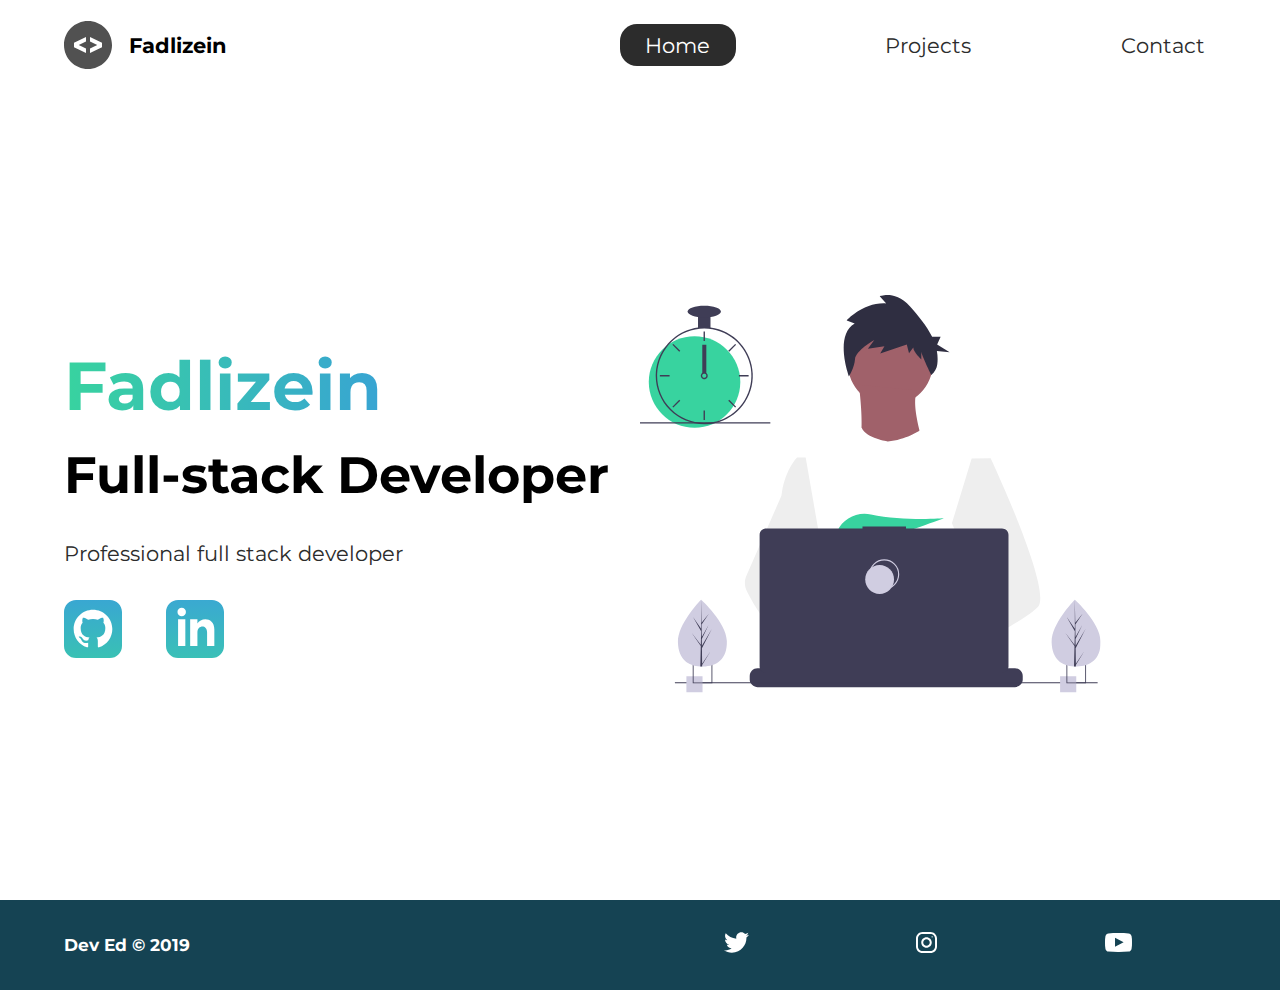
==== commit c2c141b2: "changed name" ====
--- a/index.html
+++ b/index.html
@@ -21,7 +21,7 @@
       <nav>
         <div class="logo">
           <img src="./icons/code.svg" alt="logo" />
-          <h1>Dev Ed</h1>
+          <h1>Fadlizein</h1>
         </div>
         <ul>
           <li><a class="active" href="/">Home</a></li>
@@ -32,15 +32,9 @@
     </header>
     <section class="intro">
       <div class="intro-text">
-        <h2>Dev Ed</h2>
-        <h3>
-          Front End Web <br />
-          Developer
-        </h3>
-        <p>
-          Lorem ipsum dolor sit amet consectetur adipisicing elit. Nihil,
-          quaerat.
-        </p>
+        <h2>Fadlizein</h2>
+        <h3>Full-stack Developer</h3>
+        <p>Professional full stack developer</p>
         <div class="intro-social">
           <a href="#"
             ><img src="./icons/github.svg" alt="github-social-link"
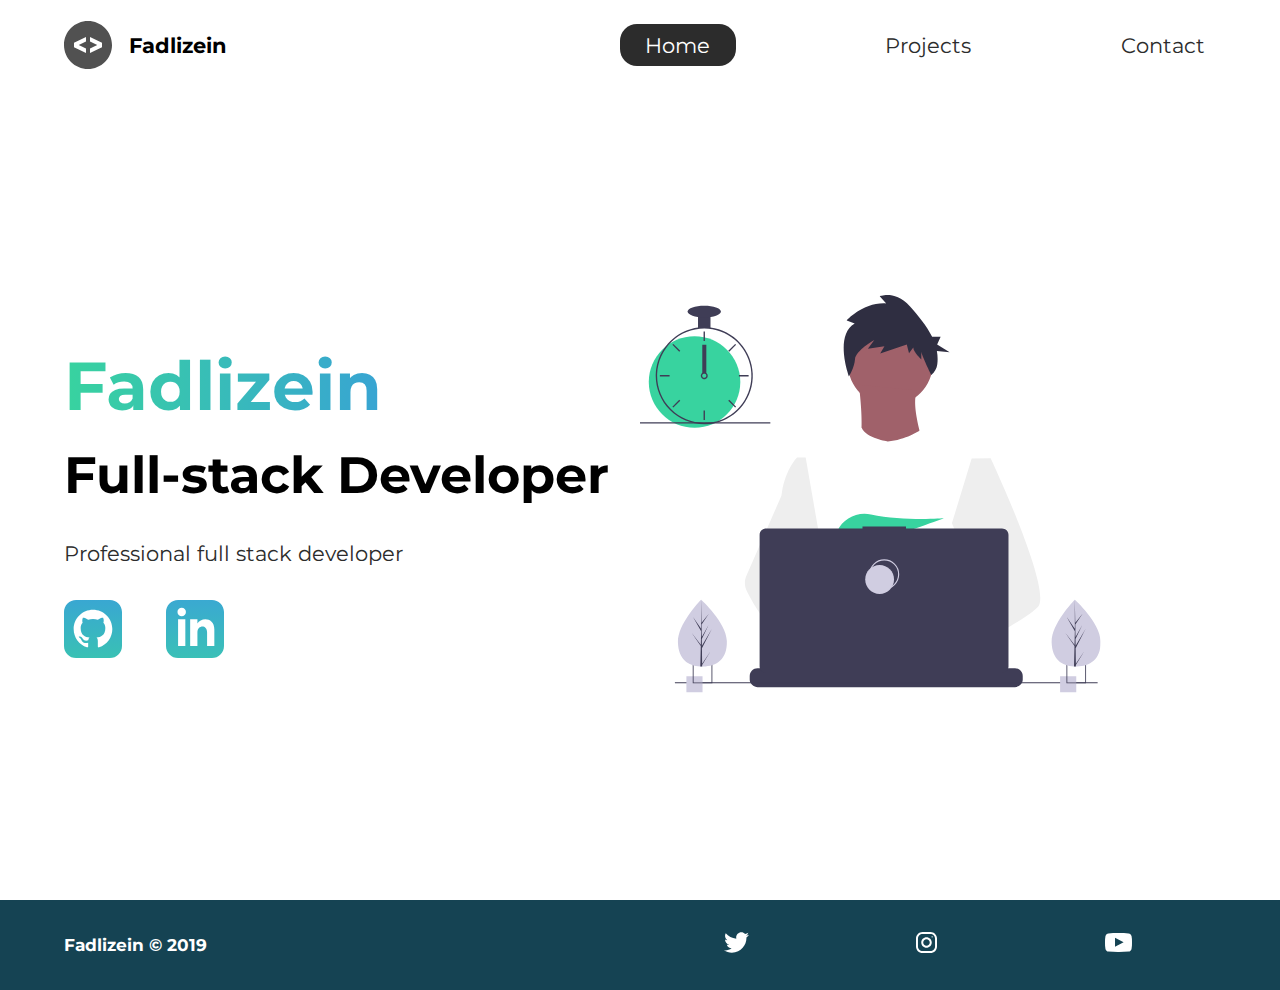
==== commit ac2720b6: "edit dev ed" ====
--- a/index.html
+++ b/index.html
@@ -6,7 +6,7 @@
     <meta http-equiv="X-UA-Compatible" content="ie=edge" />
     <meta
       name="description"
-      content="Dev Ed is a front end web developer who specializes in html,css"
+      content="Fadlizein is a full-stack developer who have experience for 5 years"
     />
     <meta name="robots" content="index,follow" />
     <link
@@ -14,7 +14,7 @@
       rel="stylesheet"
     />
     <link rel="stylesheet" href="./styles/style.css" />
-    <title>Dev Ed | Web Developer</title>
+    <title>Fadlizein | Fullstack developer</title>
   </head>
   <body>
     <header class="main-head">
@@ -253,7 +253,7 @@
       </div>
     </section>
     <footer>
-      <h4>Dev Ed &copy; 2019</h4>
+      <h4>Fadlizein &copy; 2019</h4>
       <ul>
         <li>
           <a href="#"
